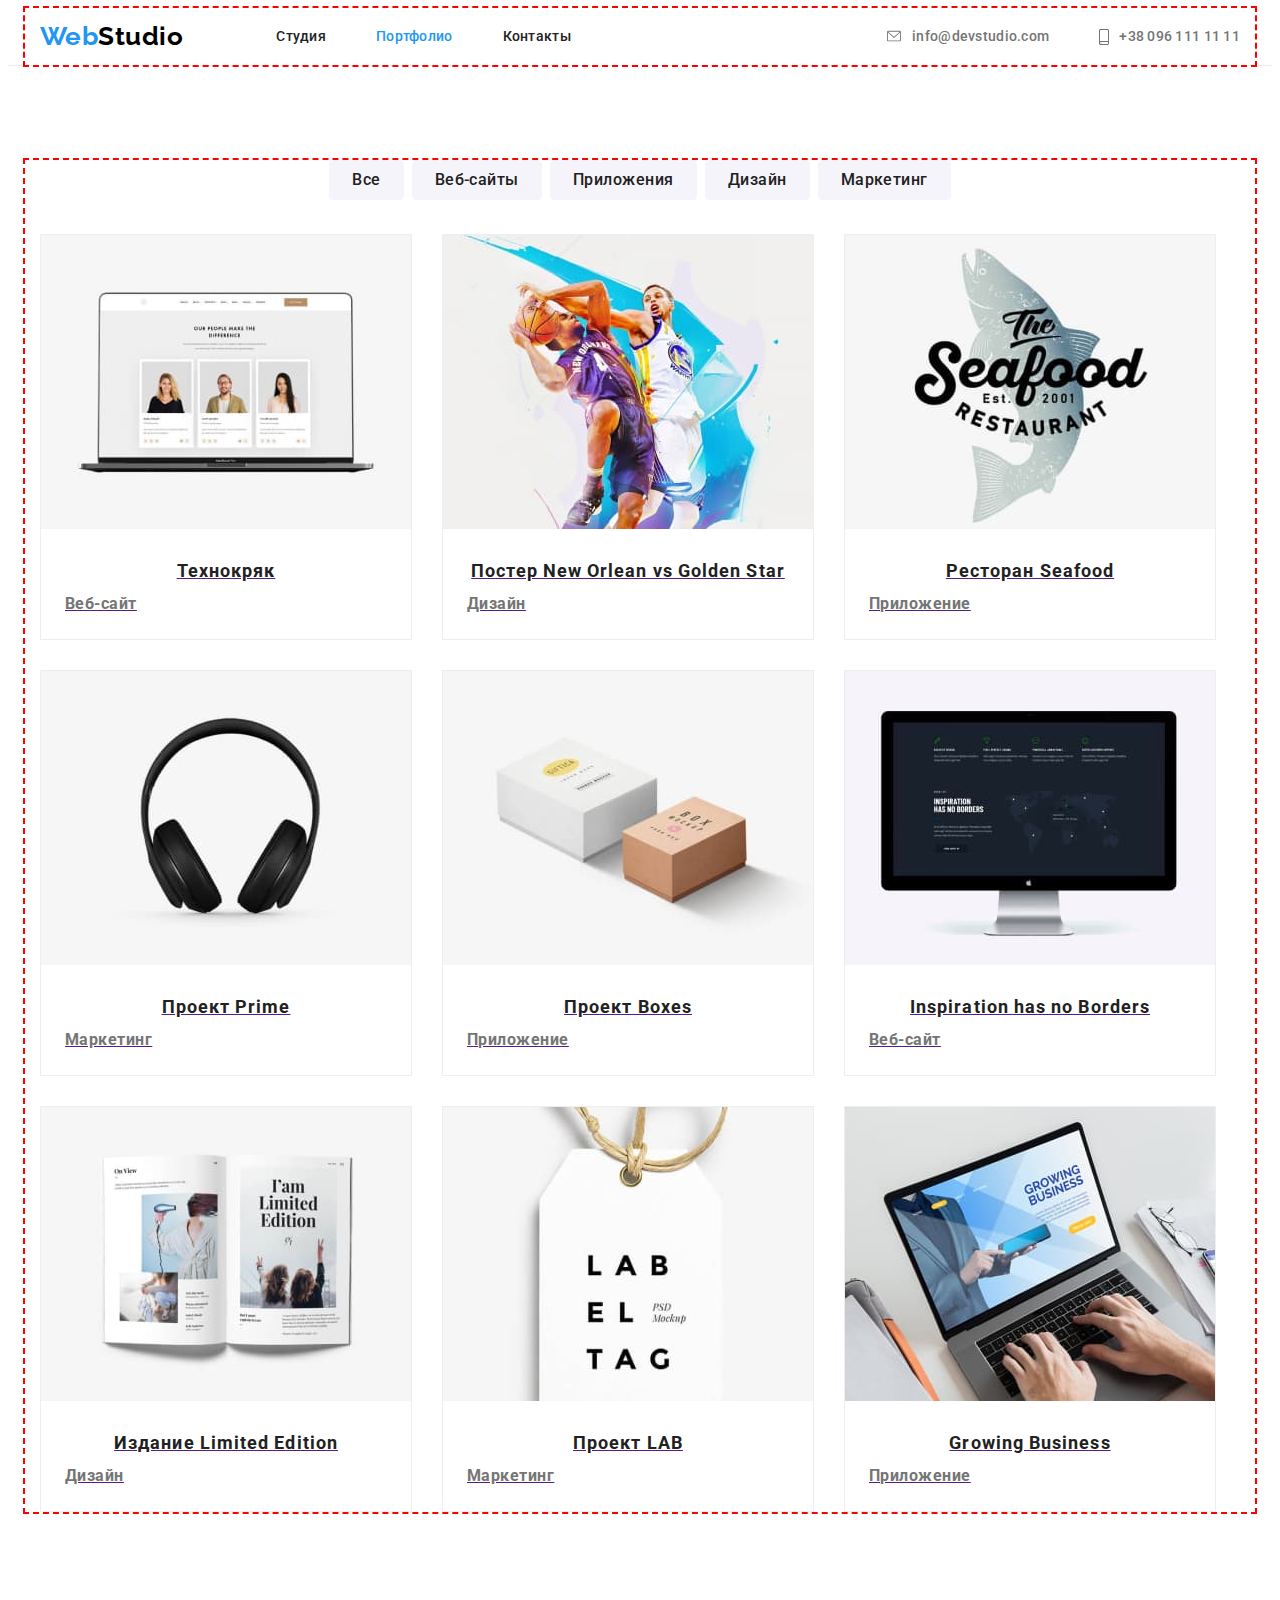
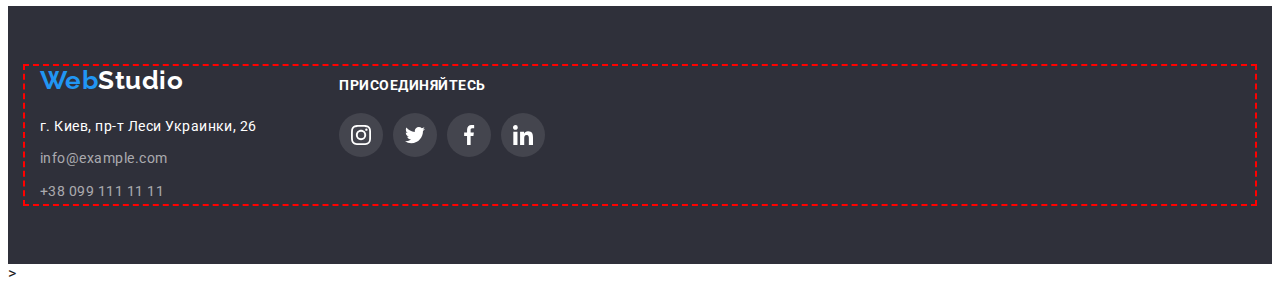
==== portfolio.html @ f5e19261 "Копирует прошлую ДЗ" ====
<!DOCTYPE html>
<html lang="en">
  <head>
    <meta charset="UTF-8" />
    <meta http-equiv="X-UA-Compatible" content="IE=edge" />
    <meta name="viewport" content="width=device-width, initial-scale=1.0" />
    <title>Document</title>
    <link rel="preconnect" href="https://fonts.googleapis.com" />
    <link rel="preconnect" href="https://fonts.gstatic.com" crossorigin />
    <link
      href="https://fonts.googleapis.com/css2?family=Raleway:wght@700&family=Roboto:wght@400;500;700;900&display=swap"
      rel="stylesheet"
    />
    <link
      rel="stylesheet"
      href="https://cdnjs.cloudflare.com/ajax/libs/modern-normalize/1.1.0/modern-normalize.min.css"
      integrity="sha512-wpPYUAdjBVSE4KJnH1VR1HeZfpl1ub8YT/NKx4PuQ5NmX2tKuGu6U/JRp5y+Y8XG2tV+wKQpNHVUX03MfMFn9Q=="
      crossorigin="anonymous"
      referrerpolicy="no-referrer"
    />
    <link rel="stylesheet" href="./css/style.css" />
  </head>
  <body>
    <!--Шапка сайта с меню и контактами-->
    <header class="section-header">
      <div class="container container-header">
        <!--Меню-->
        <nav class="nav">
          <a href="" class="logo padding-list"> <span class="accent-logo">Web</span>Studio </a>

          <ul class="menu padding-list">
            <li class="item"><a href="./index.html" class="link">Студия</a></li>
            <li class="item"><a href="./portfolio.html" class="link carrent">Портфолио</a></li>
            <li class="item"><a href="" class="link">Контакты</a></li>
          </ul>
        </nav>

        <!--Контакты-->
        <ul class="contacts">
          <li class="item">
            <a href="mailto:info@devstudio.com" class="contacts-company">
              <svg width="16" height="14" style="margin-right: 10px" class="icon-mail">
                <use href="./images/symbol-defs.svg#mail" width="16px" height="14px"></use>
              </svg>
              info@devstudio.com
            </a>
          </li>
          <li class="item">
            <a href="tel:+380961111111" class="contacts-company">
              <svg width="10" height="16" style="margin-right: 10px" class="icon-tell">
                <use href="./images/symbol-defs.svg#tell" width="10px" height="16px"></use>
              </svg>
              +38 096 111 11 11
            </a>
          </li>
        </ul>
      </div>
    </header>
    <!-- Тело сайта -->
    <main>
      <section class="mine-portfolio">
        <div class="container">
          <h1 class="text-delete">Портфолио</h1>
          <!-- Фильтр -->
          <ul class="filter padding-list">
            <li class="filter-button"><button type="button" class="filter-menu">Все</button></li>
            <li class="filter-button">
              <button type="button" class="filter-menu">Веб-сайты</button>
            </li>
            <li class="filter-button">
              <button type="button" class="filter-menu">Приложения</button>
            </li>
            <li class="filter-button"><button type="button" class="filter-menu">Дизайн</button></li>
            <li class="filter-button">
              <button type="button" class="filter-menu">Маркетинг</button>
            </li>
          </ul>
          <!-- Проэкты -->
          <ul class="project-list padding-list">
            <li class="project-container">
              <a href="">
                <img
                  src="./images/technocrack.jpg"
                  alt="Технокряк"
                  width="370"
                  class="img-portfolio"
                />
                <div class="class-project">
                  <h2 class="name-project">Технокряк</h2>
                  <h3 class="product">Веб-сайт</h3>
                </div>
              </a>
            </li>

            <li class="project-container">
              <a href="">
                <img
                  src="./images/posternewоrlean.jpg"
                  alt="Постер New Orlean vs Golden Star"
                  width="370"
                  class="img-portfolio"
                />
                <div class="class-project">
                  <h2 class="name-project">Постер New Orlean vs Golden Star</h2>
                  <h3 class="product">Дизайн</h3>
                </div>
              </a>
            </li>

            <li class="project-container">
              <a href="">
                <img
                  src="./images/restaurantseafood.jpg"
                  alt="Ресторан Seafood"
                  width="370"
                  class="img-portfolio"
                />
                <div class="class-project">
                  <h2 class="name-project">Ресторан Seafood</h2>
                  <h3 class="product">Приложение</h3>
                </div>
              </a>
            </li>

            <li class="project-container">
              <a href="">
                <img
                  src="./images/primeproject.jpg"
                  alt="Проект Prime"
                  width="370"
                  class="img-portfolio"
                />
                <div class="class-project">
                  <h2 class="name-project">Проект Prime</h2>
                  <h3 class="product">Маркетинг</h3>
                </div>
              </a>
            </li>

            <li class="project-container">
              <a href="">
                <img
                  src="./images/projectboxes.jpg"
                  alt="Проект Boxes"
                  width="370"
                  class="img-portfolio"
                />
                <div class="class-project">
                  <h2 class="name-project">Проект Boxes</h2>
                  <h3 class="product">Приложение</h3>
                </div>
              </a>
            </li>

            <li class="project-container">
              <a href="">
                <img
                  src="./images/inspiration.jpg"
                  alt="Inspiration has no Borders"
                  width="370"
                  class="img-portfolio"
                />
                <div class="class-project">
                  <h2 class="name-project">Inspiration has no Borders</h2>
                  <h3 class="product">Веб-сайт</h3>
                </div>
              </a>
            </li>

            <li class="project-container">
              <a href="">
                <img
                  src="./images/limitededition.jpg"
                  alt="Издание Limited Edition"
                  width="370"
                  class="img-portfolio"
                />
                <div class="class-project">
                  <h2 class="name-project">Издание Limited Edition</h2>
                  <h3 class="product">Дизайн</h3>
                </div>
              </a>
            </li>

            <li class="project-container">
              <a href="">
                <img
                  src="./images/projectlab.jpg"
                  alt="Проект LAB"
                  width="370"
                  class="img-portfolio"
                />
                <div class="class-project">
                  <h2 class="name-project">Проект LAB</h2>
                  <h3 class="product">Маркетинг</h3>
                </div>
              </a>
            </li>

            <li class="project-container">
              <a href="">
                <img
                  src="./images/growingbusiness.jpg"
                  alt="Growing Business"
                  width="370"
                  class="img-portfolio"
                />
                <div class="class-project">
                  <h2 class="name-project">Growing Business</h2>
                  <h3 class="product">Приложение</h3>
                </div>
              </a>
            </li>
          </ul>
        </div>
      </section>
    </main>

    <!-- Подвал сайта -->
    <footer class="section-footer">
      <div class="container fotter-block">
        <div>
          <a href="" class="logo color-footer"> <span class="accent-logo">Web</span>Studio </a>
          <address class="">
            <p class="locatyon">г. Киев, пр-т Леси Украинки, 26</p>
            <a href="mailto:info@example.com" class="contact-in-footer mail">info@example.com</a>
            <a href="tel:+380991111111" class="contact-in-footer">+38 099 111 11 11</a>
          </address>
        </div>
        <div class="social-media-footer">
          <h2 class="titel-footer">присоединяйтесь</h2>
          <ul class="social-network-footer padding-list">
            <li class="social-network-list-footer">
              <a href="" aria-label="Instagram">
                <svg width="20" height="20" class="icon-footer">
                  <use href="./images/symbol-defs.svg#instagram" width="20" height="20"></use>
                </svg>
              </a>
            </li>
            <li class="social-network-list-footer">
              <a href="" aria-label="Twitter">
                <svg width="20" height="20" class="icon-footer">
                  <use href="./images/symbol-defs.svg#twitter" width="20" height="20"></use>
                </svg>
              </a>
            </li>
            <li class="social-network-list-footer">
              <a href="" aria-label="Facebook">
                <svg width="20" height="20" class="icon-footer">
                  <use href="./images/symbol-defs.svg#facebook" width="20" height="20"></use>
                </svg>
              </a>
            </li>
            <li class="social-network-list-footer">
              <a href="" aria-label="Linkedin">
                <svg width="20" height="20" class="icon-footer">
                  <use href="./images/symbol-defs.svg#linkedin" width="20" height="20"></use>
                </svg>
              </a>
            </li>
          </ul>
        </div>
      </div>
    </footer>
    >
  </body>
</html>
---- css/style.css ----
/* Цвет основного текста #212121
цвет вторичного текста #757575
белый цвет #FFFFFF
цвет лого #000000
Акцент  #2196F3
 цвет контактов rgba(255, 255, 255, 0.6)
 фон цвета фильтра #F5F4FA
 цвет рамок и иконок #AFB1B8*/

:root {
  --primary-text-color: #212121;
  --secondary-text-color: #757575;
  --color-white-text: #ffffff;
  --logo-color: #000000;
  --accent-color: #2196f3;
  --font-color-filter: #f5f4fa;
  --contact-in-footer: rgba(255, 255, 255, 0.6);
  --icon-border: #afb1b8;
}

/* Главная старинца "Студия" */
/* Тело сайта */
body {
  background-color: var(--color-white-text);
  color: var(--primary-text-color);

  font-family: 'Roboto', sans-serif;
  letter-spacing: 0.03em;
}

h2 {
  font-weight: 700;
  font-size: 36px;
  line-height: 1.2;
  text-align: center;
}

h1,
h2,
h3,
h4,
h5,
h6,
ul,
li,
p {
  margin-top: 0;
  margin-bottom: 0;
}

.container {
  width: 1200px;
  margin: 0px auto;
  padding-right: 15px;
  padding-left: 15px;
  outline: 2px dashed red;
}

.text-delete {
  position: absolute;
  width: 1px;
  height: 1px;
  margin: -1px;
  border: 0;
  padding: 0;
  white-space: nowrap;
  clip-path: inset(100%);
  clip: rect(0 0 0 0);
  overflow: hidden;
}

/* сброс отсутпов и точек в списках */
.padding-list {
  padding-left: 0;
  list-style-type: none;
}

/* Шапка сайта */
/* Логотип */
.section-header {
  border-bottom: 1px solid #ececec;
}

.container-header {
  display: flex;
  align-items: center;
  justify-content: space-between;
}

.container .nav {
  display: flex;
  align-items: center;
}

.logo {
  margin-right: 93px;

  color: var(--logo-color);

  font-family: 'Raleway', sans-serif;
  font-weight: 700;
  font-size: 26px;
  line-height: 1.1;
  text-decoration: none;
}

.logo.color-f {
  color: var(--color-white-text);
}

.logo .accent-logo {
  color: var(--accent-color);
}

/* Меню */
.container .menu,
.container .contacts {
  display: flex;

  font-weight: 500;
  font-size: 14px;
  line-height: 1.1;
  letter-spacing: 0.02em;

  list-style-type: none;
}

.menu .item:not(:last-child),
.contacts .item:not(:last-child) {
  margin-right: 50px;
}

.menu .link {
  display: block;
  padding-top: 21px;
  padding-bottom: 21px;

  color: var(--primary-text-color);
  text-decoration: none;
}

.menu .link:hover,
.menu .link:focus {
  color: var(--accent-color);
}

.menu .link.carrent {
  color: var(--accent-color);
}

/* Контакты */

.contacts .contacts-company {
  color: var(--secondary-text-color);
  display: flex;
  align-items: center;
  text-decoration: none;
}

.icon-mail,
.icon-tell {
  fill: currentColor;
}

.contacts .contacts-company:hover,
.contacts .contacts-company:focus,
.contact-in-footer:hover,
.contact-in-footer:focus {
  color: var(--accent-color);
}

/* Тело главной страницы */
/* Превью с заголовком */
.primery {
  max-width: 1600px;
  height: 600px;
  margin-bottom: 94px;
  margin-left: auto;
  margin-right: auto;
  padding: 200px 0;

  background-image: linear-gradient(rgba(47, 48, 58, 0.4), rgba(47, 48, 58, 0.4)),
    url(../images/bgi-header.jpg);
  background-repeat: no-repeat;
  background-position: center;
  background-size: cover;
  background-color: #2f303a;
}

.primery .primery-text {
  margin-bottom: 30px;

  color: var(--color-white-text);

  font-weight: 900;
  font-size: 44px;
  line-height: 1.4;
  text-align: center;
  letter-spacing: 0.06em;
  text-transform: uppercase;
  text-align: center;
}

.primery-text .slogan {
  display: block;
}

.primery .order-service {
  margin-left: auto;
  margin-right: auto;
  padding: 10px 32px;
  border: 1px solid var(--accent-color);
  border-radius: 4px;

  color: var(--color-white-text);
  background-color: var(--accent-color);

  font-weight: 700;
  font-size: 16px;
  line-height: 1.9;
  display: flex;
  align-items: center;
  text-align: center;
  letter-spacing: 0.06em;

  cursor: pointer;
}

.primery .order-service:hover,
.primery .order-service:focus {
  background: #188ce8;
}

/* Особенности */
/* Скрывает заголовок которого нету в макете */
.faeture-container-icon {
  width: 270px;
  height: 120px;
  margin-bottom: 30px;
  padding: 25px 100px;

  background-color: var(--font-color-filter);
}

.feature {
  margin-bottom: 94px;
}

.container .feature-list {
  display: flex;
}

.feature-items .feature-title {
  margin-bottom: 10px;

  font-weight: 700;
  font-size: 14px;
  line-height: 1.1;
  text-transform: uppercase;
}

.feature-list .feature-text {
  color: var(--secondary-text-color);

  font-size: 14px;
  line-height: 1.7;
}

.feature-list .feature-items {
  width: 270px;
}

.feature-list .feature-items:not(:last-child) {
  margin-right: 30px;
}

/* Предоставляемые услуги */
.services {
  margin-bottom: 94px;
}

.services-title {
  margin-bottom: 50px;
}

.container .container-services {
  display: flex;
}

.container-services .services-img:not(:last-child) {
  margin-right: 30px;
}

/* Наша команда */
.team {
  padding: 94px 0px;
  margin-bottom: 94px;

  background-color: var(--font-color-filter);
}

.container .team-title {
  margin-bottom: 50px;
}

.team-list .container-team {
  width: 270px;
  padding-bottom: 30px;

  background-color: var(--color-white-text);
}

.container .team-list {
  display: flex;
}

.team-list .team-item {
  box-shadow: 0px 1px 3px rgba(0, 0, 0, 0.12), 0px 1px 1px rgba(0, 0, 0, 0.14),
    0px 2px 1px rgba(0, 0, 0, 0.2);
  border-radius: 0px 0px 4px 4px;
}

.team-list .team-item:not(:last-child) {
  margin-right: 30px;
}

.container-team .photo-team {
  margin-bottom: 30px;
}

.container-team .team-name {
  margin-bottom: 10px;

  font-weight: 500;
  font-size: 16px;
  line-height: 1.2;

  text-align: center;
}

.team-list .profesion {
  margin-bottom: 16px;

  color: var(--secondary-text-color);

  font-size: 16px;
  line-height: 1.2;
  text-align: center;
}

.social-network-list {
  display: flex;
  width: 206px;
  margin-right: 32px;
  margin-left: 32px;
  justify-content: space-between;
}

.social-network {
  display: flex;
  justify-content: center;
  align-items: center;
  width: 44px;
  height: 44px;
  border: none;
  border-radius: 50%;
}

.social-network:hover,
.social-network:focus,
.social-network:hover .icon-team,
.social-network:focus .icon-team {
  background-color: var(--accent-color);
  fill: var(--color-white-text);
}

.icon-team {
  fill: var(--icon-border);
}

/* Постонянные клиенты */
.clients {
  margin-bottom: 94px;
}

.clients .clients-title {
  margin-bottom: 50px;
}

.clients .clients-list {
  display: flex;
}

.clients-list .clients-item {
  width: 170px;
  height: 92px;
  padding: 16px 32px;

  border: 1px solid var(--icon-border);
  border-radius: 4px;
}

.clients-list .clients-item:not(:last-child) {
  margin-right: 30px;
}

.clients-list .clients-item:hover,
.clients-list .clients-item:focus,
.clients-list .clients-item:hover .icon-clients,
.clients-list .clients-item:focus .icon-clients {
  border-color: var(--accent-color);
  fill: var(--accent-color);
}

.clients-item .client-logo-container {
  display: flex;
  width: 106px;
  height: 60px;

  justify-content: center;
  align-items: center;
}

.icon-clients {
  display: flex;
  align-items: center;
  justify-content: center;
  fill: rgba(175, 177, 184, 1);
}

/* Футер */
/* Фон временный, что было видно текст */
.fotter-block {
  display: flex;
}

.section-footer {
  padding: 60px 0px;

  background-color: #2f303a;
}

.container .color-footer {
  display: inline-block;
  margin-bottom: 20px;
  margin-right: 0;

  color: var(--color-white-text);
  margin-right: 156px;
}

.locatyon {
  margin-bottom: 9px;
  color: var(--color-white-text);

  font-style: normal;
  font-size: 14px;
  line-height: 1.7;
}

/* Контакты в подвале */
.contact-in-footer {
  display: block;
  color: var(--contact-in-footer);
  text-decoration: none;
  font-style: normal;
  font-size: 14px;
  line-height: 1.7;
}

/* Соцсети в подвале */
.social-media-footer {
  display: flex;
  flex-direction: column;
  padding-top: 12px;
}

.titel-footer {
  margin-bottom: 20px;

  font-size: 14px;
  line-height: 1.1;
  text-transform: uppercase;
  color: var(--color-white-text);
  text-align: left;
}

.social-network-footer {
  display: flex;
  width: 206px;
  margin-right: 32px;
  margin-left: 0;
  justify-content: space-between;
}

.social-network-list-footer {
  display: flex;
  justify-content: center;
  align-items: center;

  width: 44px;
  height: 44px;
  border: none;
  border-radius: 50%;

  background-color: rgba(255, 255, 255, 0.1);
}

.social-network-list-footer:hover,
.social-network-list-footer:focus,
.social-network-list-footer:hover .icon-team,
.social-network-list-footerfocus .icon-team {
  background-color: var(--accent-color);
  fill: var(--color-white-text);
}

.icon-footer {
  display: flex;
  align-items: center;
  justify-content: center;
  fill: var(--color-white-text);
}

.contact-in-footer.mail {
  margin-bottom: 9px;
}

/* Стилизация Портфолио */
/* Тело сайта */
/* Фильтр */
.mine-portfolio {
  margin: 94px 0;
}

.filter {
  display: flex;
  justify-content: center;
  margin-bottom: 34px;

  font-weight: 500;
  font-size: 16px;
  line-height: 1.6;
  text-align: center;
}

.filter .filter-button:not(:last-child) {
  margin-right: 8px;
}

.filter-button .filter-menu {
  padding: 6px 22px;

  font-weight: 500;
  font-size: 16px;
  line-height: 1.6;
  text-align: center;
  cursor: pointer;
  font-family: 'Roboto', sans-serif;
  letter-spacing: 0.03em;

  color: var(--primary-text-color);
  background-color: var(--font-color-filter);

  border: 1px solid var(--font-color-filter);
  border-radius: 4px;
}

.filter-button .filter-menu:hover,
.filter-button .felter-menu:focus {
  color: var(--color-white-text);
  background-color: var(--accent-color);

  box-shadow: 0px 3px 1px rgba(0, 0, 0, 10%), 0px 1px 2px rgba(0, 0, 0, 8%),
    0px 2px 2px rgba(0, 0, 0, 12%);

  cursor: pointer;

  border: 1px solid var(--accent-color);
  border-radius: 4px;
}

/* Список проэктов */
.container .project-list {
  display: flex;
  flex-wrap: wrap;
}

.project-container {
  height: 404px;
  width: 370px;

  border: 1px solid #eeeeee;
}

.project-list .project-container:not(:nth-child(3n)) {
  margin-right: 30px;
}

.project-list .project-container:not(:nth-last-child(-n + 3)) {
  margin-bottom: 30px;
}

.project-list .project-container:hover,
.project-list .project-container:focus {
  box-shadow: 1px 4px 6px rgba(0, 0, 0, 16%), 0px 0px 4px rgba(0, 0, 0, 6%);
}

.img-portfolio {
  margin-bottom: 20px;
}

.class-project {
  height: 70px;

  display: flex;
  flex-direction: column;
  align-content: space-between;
  margin: 0 24px;
}

.project-list .name-project {
  color: var(--primary-text-color);

  font-weight: 700;
  font-size: 18px;
  line-height: 2;
  letter-spacing: 0.06em;
}

.project-list .product {
  color: var(--secondary-text-color);

  font-size: 16px;
  line-height: 1.9;
}
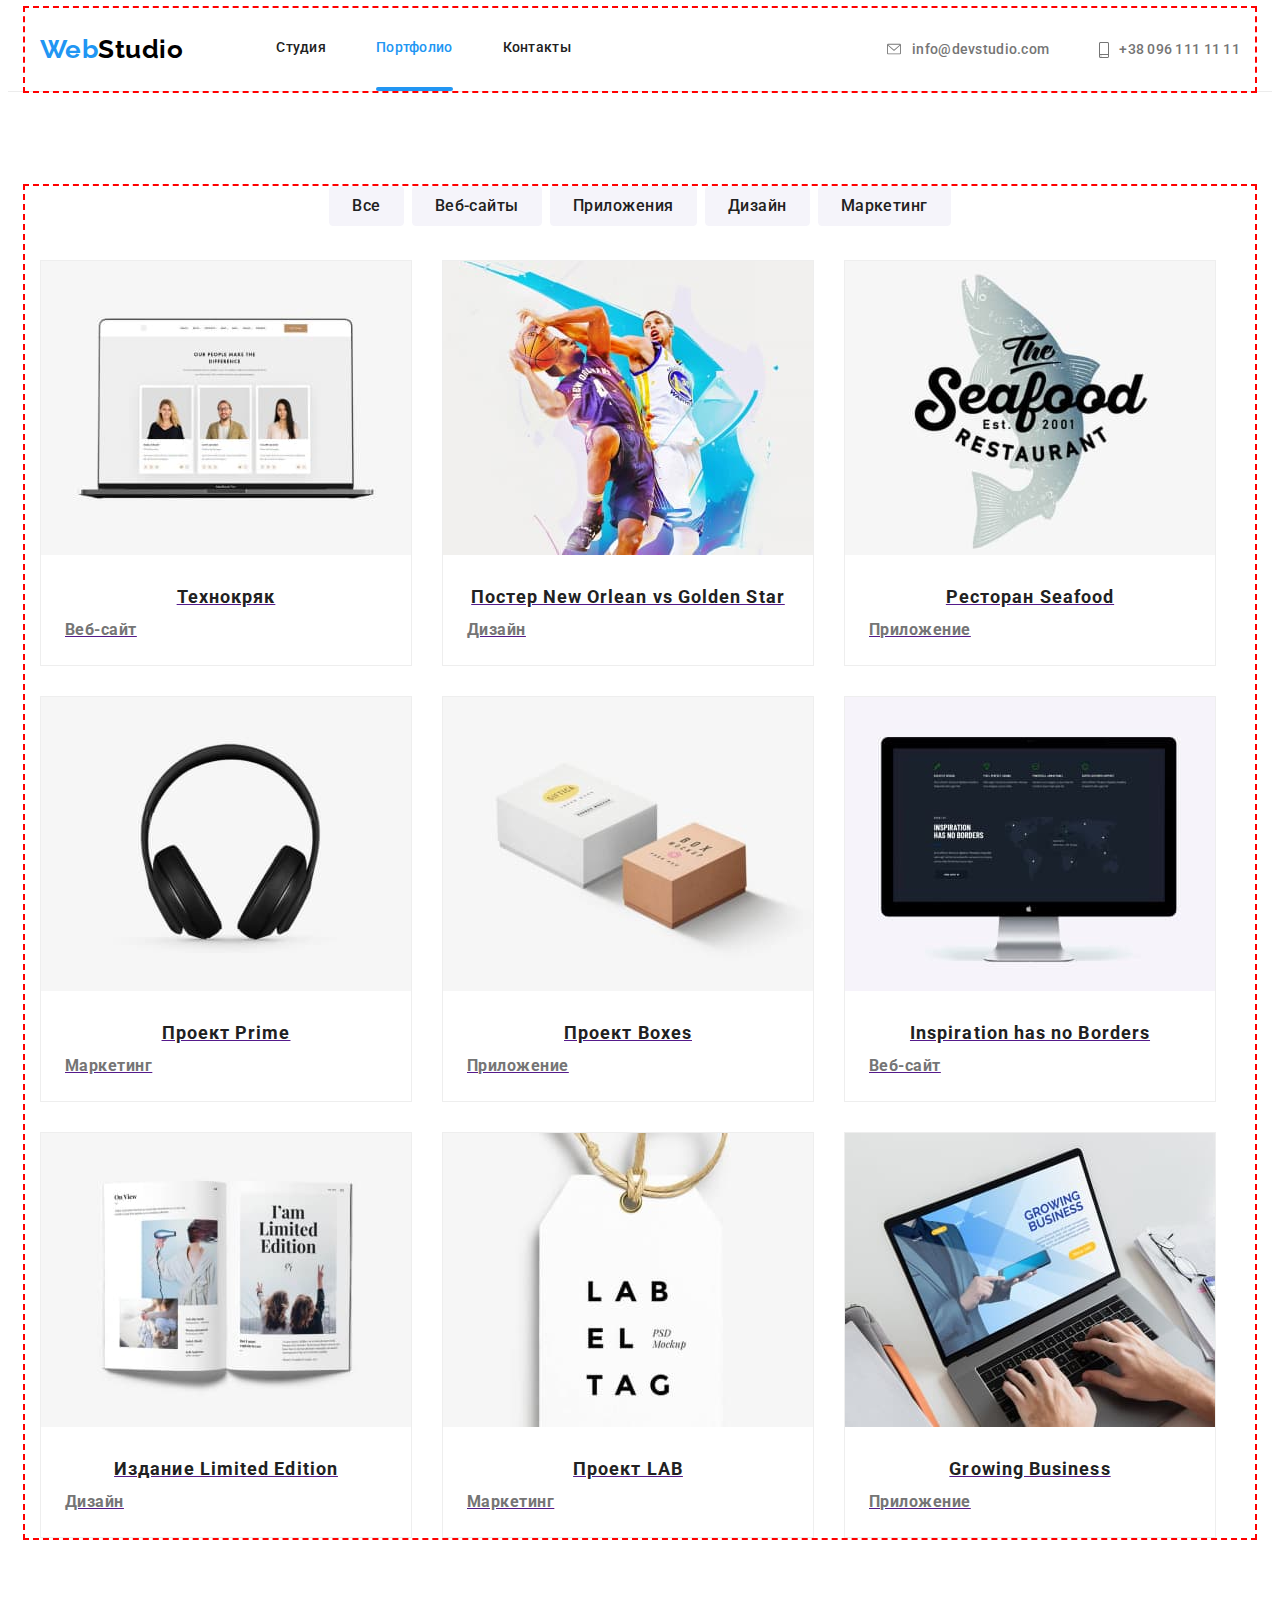
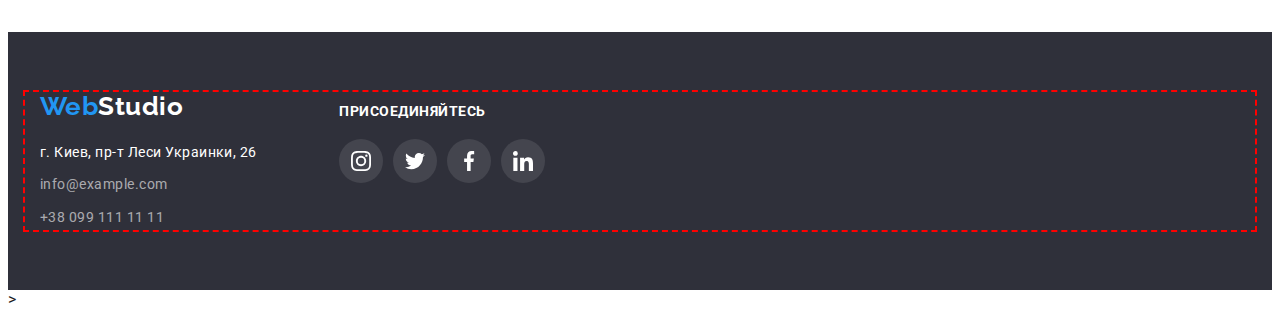
==== commit 8c5bc887: "Добавляет подписи к картинкам Услуги на главной и подчеркивание выбранной страницы" ====
--- a/portfolio.html
+++ b/portfolio.html
@@ -30,7 +30,9 @@
 
           <ul class="menu padding-list">
             <li class="item"><a href="./index.html" class="link">Студия</a></li>
-            <li class="item"><a href="./portfolio.html" class="link carrent">Портфолио</a></li>
+            <li class="item carrent">
+              <a href="./portfolio.html" class="link carrent">Портфолио</a>
+            </li>
             <li class="item"><a href="" class="link">Контакты</a></li>
           </ul>
         </nav>
--- a/css/style.css
+++ b/css/style.css
@@ -16,6 +16,7 @@
   --font-color-filter: #f5f4fa;
   --contact-in-footer: rgba(255, 255, 255, 0.6);
   --icon-border: #afb1b8;
+  --topline-size: 80px;
 }
 
 /* Главная старинца "Студия" */
@@ -85,6 +86,7 @@
   display: flex;
   align-items: center;
   justify-content: space-between;
+  min-height: 80px;
 }
 
 .container .nav {
@@ -132,8 +134,8 @@
 
 .menu .link {
   display: block;
-  padding-top: 21px;
-  padding-bottom: 21px;
+  padding-top: 32px;
+  padding-bottom: 32px;
 
   color: var(--primary-text-color);
   text-decoration: none;
@@ -146,6 +148,19 @@
 
 .menu .link.carrent {
   color: var(--accent-color);
+}
+
+.item.carrent::after {
+  content: '';
+  display: block;
+  width: 100%;
+  height: 4px;
+  position: relative;
+  bottom: 0;
+  left: 0;
+  border-radius: 2px;
+
+  background: #2196f3;
 }
 
 /* Контакты */
@@ -285,10 +300,35 @@
 
 .container .container-services {
   display: flex;
+  line-height: 0;
 }
 
 .container-services .services-img:not(:last-child) {
   margin-right: 30px;
+}
+
+.container-services .services-img {
+  position: relative;
+}
+
+.services-img .labl-services {
+  display: flex;
+  align-items: center;
+  justify-content: center;
+  position: absolute;
+  width: 100%;
+  height: 70px;
+  left: 50%;
+  bottom: 0;
+  transform: translate(-50%, 0);
+
+  font-weight: 700;
+  font-size: 14px;
+  line-height: 1.1;
+  text-transform: uppercase;
+
+  color: var(--color-white-text);
+  background: rgba(47, 48, 58, 0.8);
 }
 
 /* Наша команда */
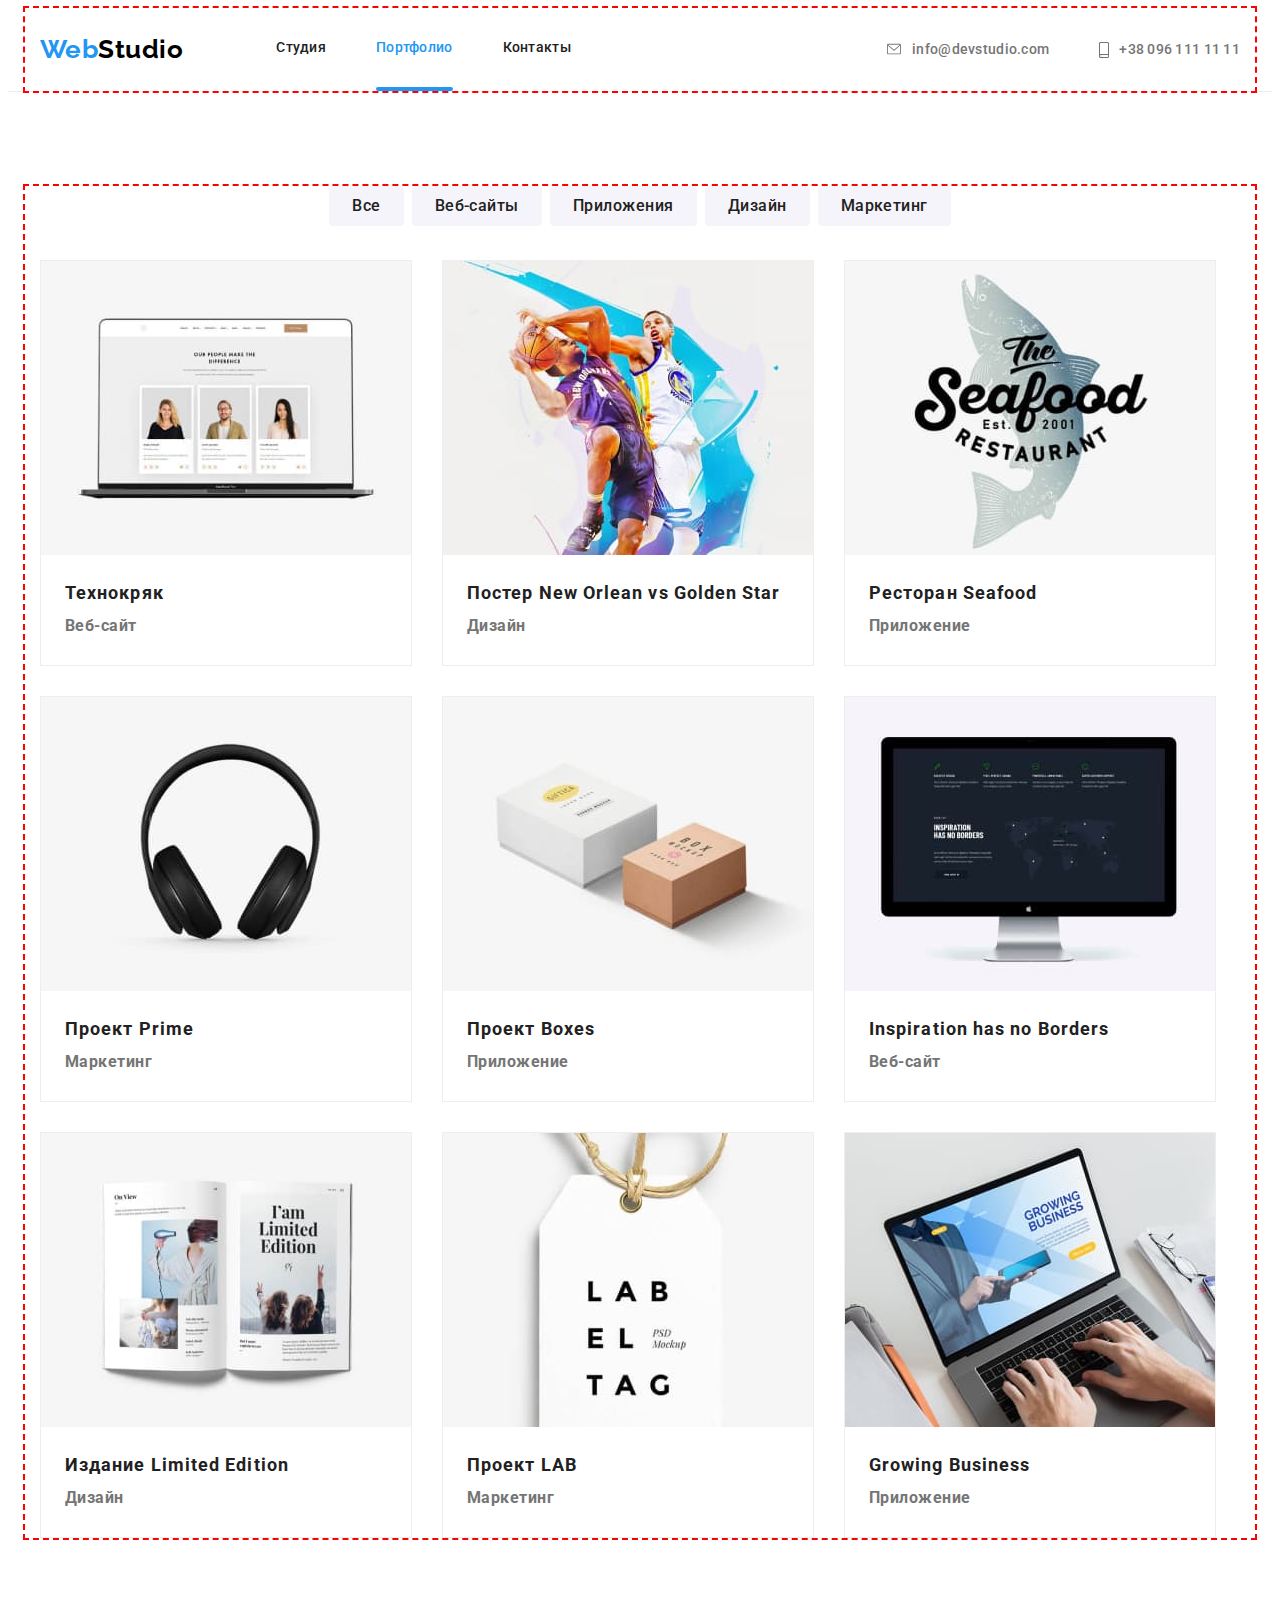
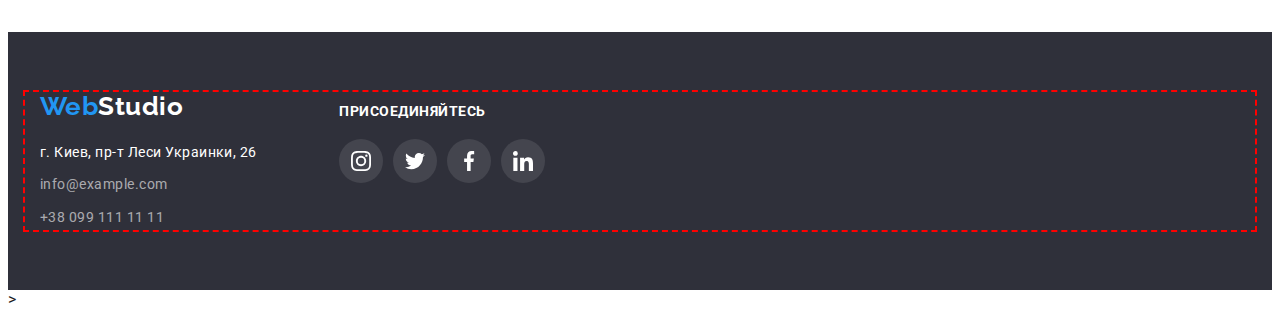
==== commit e121f54d: "Добавляет текс поверх картинки в портфолио" ====
--- a/portfolio.html
+++ b/portfolio.html
@@ -80,13 +80,20 @@
           <!-- Проэкты -->
           <ul class="project-list padding-list">
             <li class="project-container">
-              <a href="">
-                <img
-                  src="./images/technocrack.jpg"
-                  alt="Технокряк"
-                  width="370"
-                  class="img-portfolio"
-                />
+              <a href="" class="project-linck">
+                <div class="project-thumb">
+                  <img
+                    src="./images/technocrack.jpg"
+                    alt="Технокряк"
+                    width="370"
+                    class="img-portfolio"
+                  />
+                  <p class="text-description">
+                    Ресурс предлагает комплексные предложения с разным уровнем функционала и
+                    сервисов. Все это позволит посетителю получить исчерпывающие сведения компании
+                    или частном лице.
+                  </p>
+                </div>
                 <div class="class-project">
                   <h2 class="name-project">Технокряк</h2>
                   <h3 class="product">Веб-сайт</h3>
@@ -95,13 +102,21 @@
             </li>
 
             <li class="project-container">
-              <a href="">
-                <img
-                  src="./images/posternewоrlean.jpg"
-                  alt="Постер New Orlean vs Golden Star"
-                  width="370"
-                  class="img-portfolio"
-                />
+              <a href="" class="project-linck">
+                <div class="project-thumb">
+                  <img
+                    src="./images/posternewоrlean.jpg"
+                    alt="Постер New Orlean vs Golden Star"
+                    width="370"
+                    class="img-portfolio"
+                  />
+                  <p class="text-description">
+                    Ресурс предлагает комплексные предложения с разным уровнем функционала и
+                    сервисов. Все это позволит посетителю получить исчерпывающие сведения компании
+                    или частном лице.
+                  </p>
+                </div>
+
                 <div class="class-project">
                   <h2 class="name-project">Постер New Orlean vs Golden Star</h2>
                   <h3 class="product">Дизайн</h3>
@@ -110,13 +125,21 @@
             </li>
 
             <li class="project-container">
-              <a href="">
-                <img
-                  src="./images/restaurantseafood.jpg"
-                  alt="Ресторан Seafood"
-                  width="370"
-                  class="img-portfolio"
-                />
+              <a href="" class="project-linck">
+                <div class="project-thumb">
+                  <img
+                    src="./images/restaurantseafood.jpg"
+                    alt="Ресторан Seafood"
+                    width="370"
+                    class="img-portfolio"
+                  />
+                  <p class="text-description">
+                    Ресурс предлагает комплексные предложения с разным уровнем функционала и
+                    сервисов. Все это позволит посетителю получить исчерпывающие сведения компании
+                    или частном лице.
+                  </p>
+                </div>
+
                 <div class="class-project">
                   <h2 class="name-project">Ресторан Seafood</h2>
                   <h3 class="product">Приложение</h3>
@@ -125,13 +148,21 @@
             </li>
 
             <li class="project-container">
-              <a href="">
-                <img
-                  src="./images/primeproject.jpg"
-                  alt="Проект Prime"
-                  width="370"
-                  class="img-portfolio"
-                />
+              <a href="" class="project-linck">
+                <div class="project-thumb">
+                  <img
+                    src="./images/primeproject.jpg"
+                    alt="Проект Prime"
+                    width="370"
+                    class="img-portfolio"
+                  />
+                  <p class="text-description">
+                    Ресурс предлагает комплексные предложения с разным уровнем функционала и
+                    сервисов. Все это позволит посетителю получить исчерпывающие сведения компании
+                    или частном лице.
+                  </p>
+                </div>
+
                 <div class="class-project">
                   <h2 class="name-project">Проект Prime</h2>
                   <h3 class="product">Маркетинг</h3>
@@ -140,13 +171,21 @@
             </li>
 
             <li class="project-container">
-              <a href="">
-                <img
-                  src="./images/projectboxes.jpg"
-                  alt="Проект Boxes"
-                  width="370"
-                  class="img-portfolio"
-                />
+              <a href="" class="project-linck">
+                <div class="project-thumb">
+                  <img
+                    src="./images/projectboxes.jpg"
+                    alt="Проект Boxes"
+                    width="370"
+                    class="img-portfolio"
+                  />
+                  <p class="text-description">
+                    Ресурс предлагает комплексные предложения с разным уровнем функционала и
+                    сервисов. Все это позволит посетителю получить исчерпывающие сведения компании
+                    или частном лице.
+                  </p>
+                </div>
+
                 <div class="class-project">
                   <h2 class="name-project">Проект Boxes</h2>
                   <h3 class="product">Приложение</h3>
@@ -155,13 +194,21 @@
             </li>
 
             <li class="project-container">
-              <a href="">
-                <img
-                  src="./images/inspiration.jpg"
-                  alt="Inspiration has no Borders"
-                  width="370"
-                  class="img-portfolio"
-                />
+              <a href="" class="project-linck">
+                <div class="project-thumb">
+                  <img
+                    src="./images/inspiration.jpg"
+                    alt="Inspiration has no Borders"
+                    width="370"
+                    class="img-portfolio"
+                  />
+                  <p class="text-description">
+                    Ресурс предлагает комплексные предложения с разным уровнем функционала и
+                    сервисов. Все это позволит посетителю получить исчерпывающие сведения компании
+                    или частном лице.
+                  </p>
+                </div>
+
                 <div class="class-project">
                   <h2 class="name-project">Inspiration has no Borders</h2>
                   <h3 class="product">Веб-сайт</h3>
@@ -170,13 +217,21 @@
             </li>
 
             <li class="project-container">
-              <a href="">
-                <img
-                  src="./images/limitededition.jpg"
-                  alt="Издание Limited Edition"
-                  width="370"
-                  class="img-portfolio"
-                />
+              <a href="" class="project-linck">
+                <div class="project-thumb">
+                  <img
+                    src="./images/limitededition.jpg"
+                    alt="Издание Limited Edition"
+                    width="370"
+                    class="img-portfolio"
+                  />
+                  <p class="text-description">
+                    Ресурс предлагает комплексные предложения с разным уровнем функционала и
+                    сервисов. Все это позволит посетителю получить исчерпывающие сведения компании
+                    или частном лице.
+                  </p>
+                </div>
+
                 <div class="class-project">
                   <h2 class="name-project">Издание Limited Edition</h2>
                   <h3 class="product">Дизайн</h3>
@@ -185,13 +240,21 @@
             </li>
 
             <li class="project-container">
-              <a href="">
-                <img
-                  src="./images/projectlab.jpg"
-                  alt="Проект LAB"
-                  width="370"
-                  class="img-portfolio"
-                />
+              <a href="" class="project-linck">
+                <div class="project-thumb">
+                  <img
+                    src="./images/projectlab.jpg"
+                    alt="Проект LAB"
+                    width="370"
+                    class="img-portfolio"
+                  />
+                  <p class="text-description">
+                    Ресурс предлагает комплексные предложения с разным уровнем функционала и
+                    сервисов. Все это позволит посетителю получить исчерпывающие сведения компании
+                    или частном лице.
+                  </p>
+                </div>
+
                 <div class="class-project">
                   <h2 class="name-project">Проект LAB</h2>
                   <h3 class="product">Маркетинг</h3>
@@ -200,13 +263,21 @@
             </li>
 
             <li class="project-container">
-              <a href="">
-                <img
-                  src="./images/growingbusiness.jpg"
-                  alt="Growing Business"
-                  width="370"
-                  class="img-portfolio"
-                />
+              <a href="" class="project-linck">
+                <div class="project-thumb">
+                  <img
+                    src="./images/growingbusiness.jpg"
+                    alt="Growing Business"
+                    width="370"
+                    class="img-portfolio"
+                  />
+                  <p class="text-description">
+                    Ресурс предлагает комплексные предложения с разным уровнем функционала и
+                    сервисов. Все это позволит посетителю получить исчерпывающие сведения компании
+                    или частном лице.
+                  </p>
+                </div>
+
                 <div class="class-project">
                   <h2 class="name-project">Growing Business</h2>
                   <h3 class="product">Приложение</h3>
--- a/css/style.css
+++ b/css/style.css
@@ -632,6 +632,26 @@
   border: 1px solid #eeeeee;
 }
 
+.project-linck {
+  text-decoration: none;
+}
+
+.project-thumb {
+  position: relative;
+  display: flex;
+  justify-content: center;
+  align-items: center;
+}
+
+.project-container:hover .project-thumb::before {
+  content: '';
+  position: absolute;
+  display: inline-block;
+  width: 100%;
+  height: 100%;
+  background: rgba(33, 150, 243, 0.9);
+}
+
 .project-list .project-container:not(:nth-child(3n)) {
   margin-right: 30px;
 }
@@ -645,8 +665,20 @@
   box-shadow: 1px 4px 6px rgba(0, 0, 0, 16%), 0px 0px 4px rgba(0, 0, 0, 6%);
 }
 
-.img-portfolio {
-  margin-bottom: 20px;
+.project-container:hover .text-description {
+  opacity: 1;
+}
+
+.text-description {
+  position: absolute;
+  padding: 0 24px;
+
+  font-weight: 400;
+  font-size: 18px;
+  line-height: 28px;
+  color: var(--color-white-text);
+
+  opacity: 0;
 }
 
 .class-project {
@@ -654,8 +686,7 @@
 
   display: flex;
   flex-direction: column;
-  align-content: space-between;
-  margin: 0 24px;
+  margin: 20px 24px;
 }
 
 .project-list .name-project {
@@ -665,6 +696,7 @@
   font-size: 18px;
   line-height: 2;
   letter-spacing: 0.06em;
+  text-align: left;
 }
 
 .project-list .product {
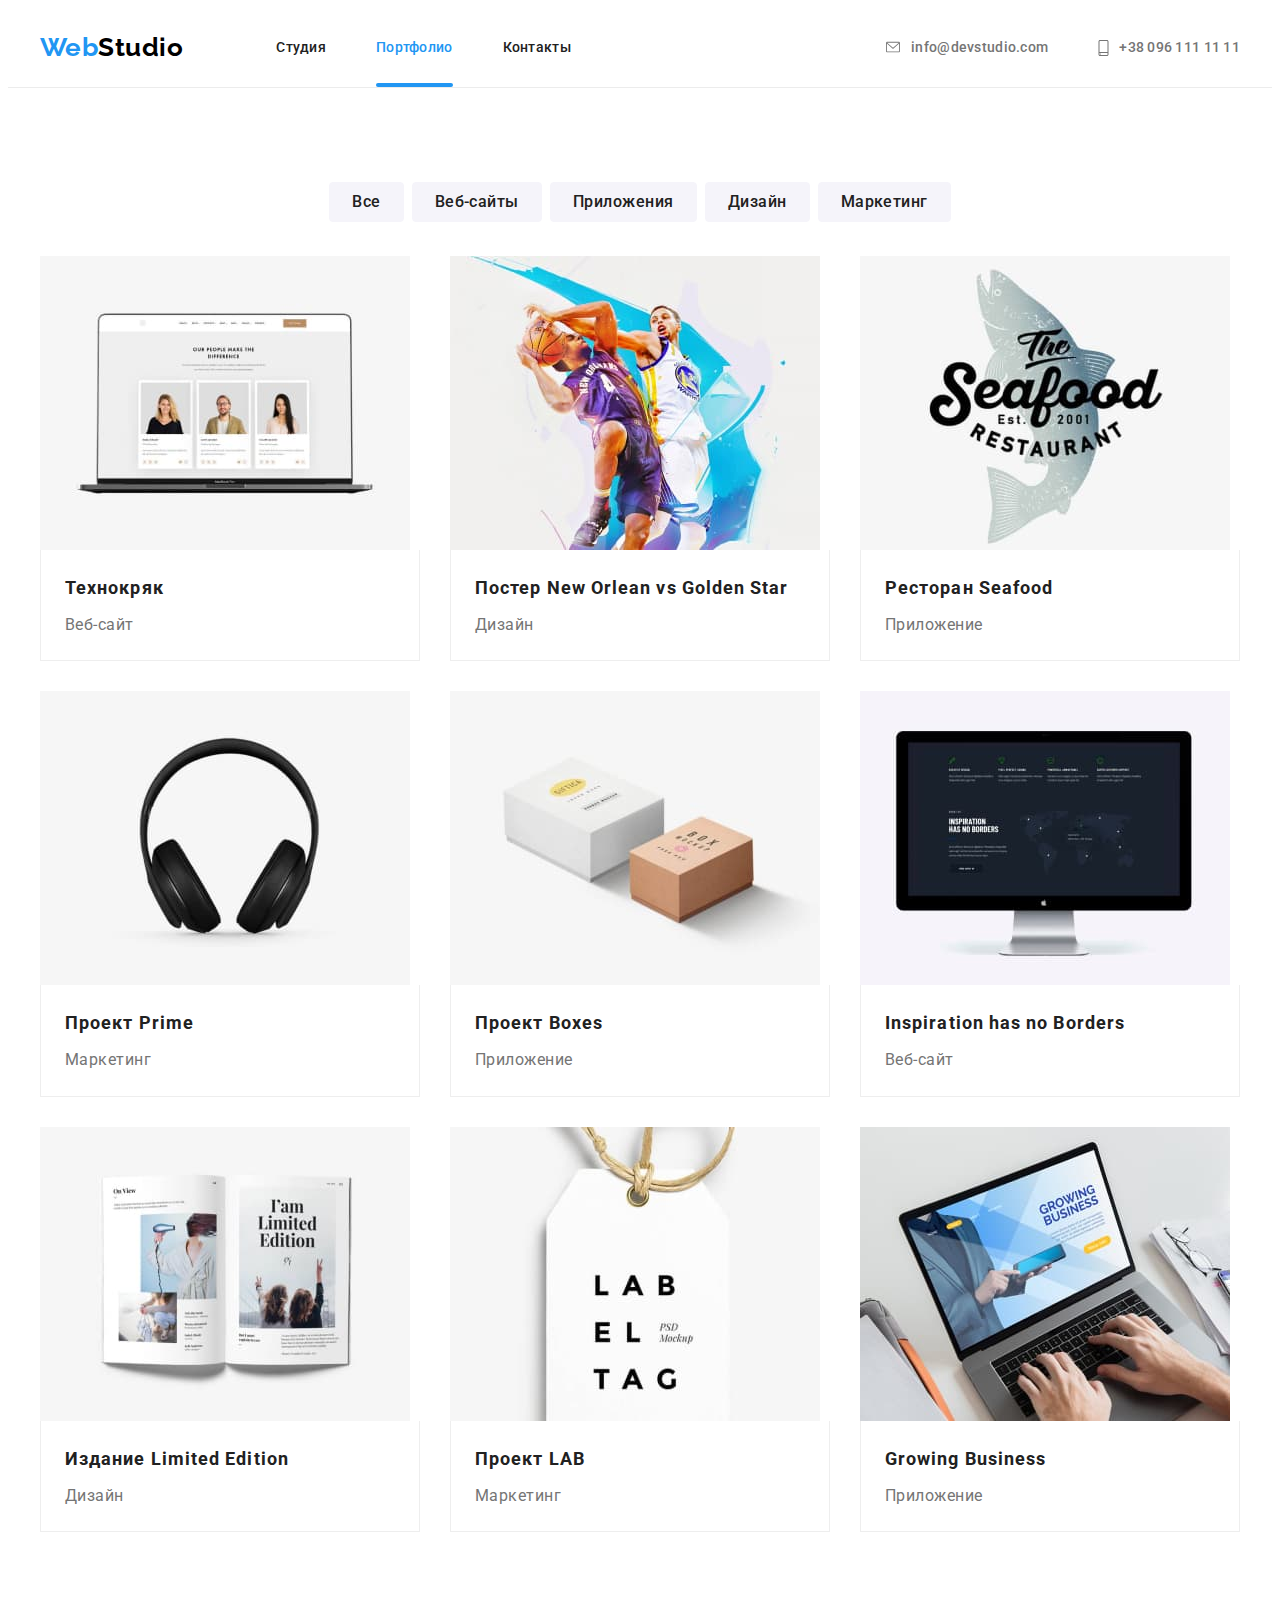
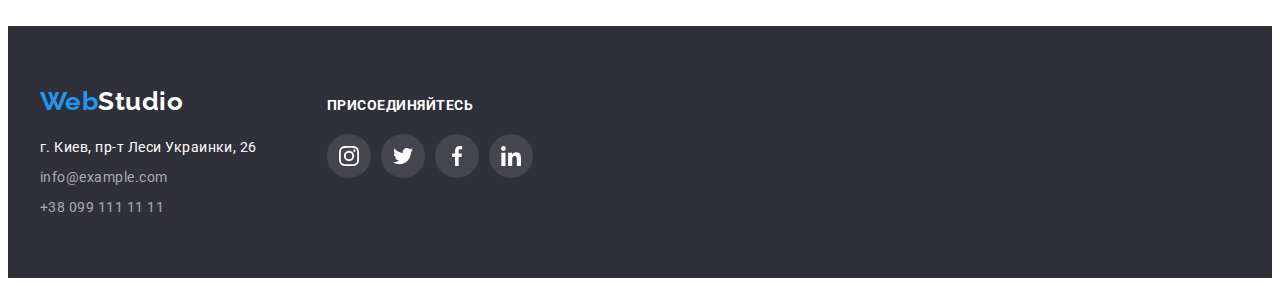
==== commit 0e13f7e3: "Исправляет ошибки с прошлого ДЗ и добавляет позиционированные элементы" ====
--- a/portfolio.html
+++ b/portfolio.html
@@ -30,9 +30,7 @@
 
           <ul class="menu padding-list">
             <li class="item"><a href="./index.html" class="link">Студия</a></li>
-            <li class="item carrent">
-              <a href="./portfolio.html" class="link carrent">Портфолио</a>
-            </li>
+            <li class="item"><a href="./portfolio.html" class="link carrent">Портфолио</a></li>
             <li class="item"><a href="" class="link">Контакты</a></li>
           </ul>
         </nav>
@@ -49,8 +47,8 @@
           </li>
           <li class="item">
             <a href="tel:+380961111111" class="contacts-company">
-              <svg width="10" height="16" style="margin-right: 10px" class="icon-tell">
-                <use href="./images/symbol-defs.svg#tell" width="10px" height="16px"></use>
+              <svg width="11" height="16" style="margin-right: 10px" class="icon-tell">
+                <use href="./images/symbol-defs.svg#tell" width="11px" height="16px"></use>
               </svg>
               +38 096 111 11 11
             </a>
@@ -60,8 +58,8 @@
     </header>
     <!-- Тело сайта -->
     <main>
-      <section class="mine-portfolio">
-        <div class="container">
+      <section class="mine-portfolio section">
+        <div class="container container-portfolio">
           <h1 class="text-delete">Портфолио</h1>
           <!-- Фильтр -->
           <ul class="filter padding-list">
@@ -72,45 +70,43 @@
             <li class="filter-button">
               <button type="button" class="filter-menu">Приложения</button>
             </li>
-            <li class="filter-button"><button type="button" class="filter-menu">Дизайн</button></li>
+            <li class="filter-button">
+              <button type="button" class="filter-menu">Дизайн</button>
+            </li>
             <li class="filter-button">
               <button type="button" class="filter-menu">Маркетинг</button>
             </li>
           </ul>
-          <!-- Проэкты -->
+
+          <!-- Список проэктов -->
           <ul class="project-list padding-list">
             <li class="project-container">
               <a href="" class="project-linck">
-                <div class="project-thumb">
-                  <img
-                    src="./images/technocrack.jpg"
-                    alt="Технокряк"
-                    width="370"
-                    class="img-portfolio"
-                  />
-                  <p class="text-description">
-                    Ресурс предлагает комплексные предложения с разным уровнем функционала и
-                    сервисов. Все это позволит посетителю получить исчерпывающие сведения компании
-                    или частном лице.
-                  </p>
-                </div>
+                <div class="project-block-img">
+                  <img src="./images/technocrack.jpg" alt="Технокряк" class="img-portfolio" />
+                  <p class="project-description">
+                    Ресурс предлагает комплексные предложения с разным уровнем функционала и
+                    сервисов. Все это позволит посетителю получить исчерпывающие сведения компании
+                    или частном лице.
+                  </p>
+                </div>
+
                 <div class="class-project">
                   <h2 class="name-project">Технокряк</h2>
-                  <h3 class="product">Веб-сайт</h3>
-                </div>
-              </a>
-            </li>
-
-            <li class="project-container">
-              <a href="" class="project-linck">
-                <div class="project-thumb">
+                  <p class="product">Веб-сайт</p>
+                </div>
+              </a>
+            </li>
+
+            <li class="project-container">
+              <a href="" class="project-linck">
+                <div class="project-block-img">
                   <img
                     src="./images/posternewоrlean.jpg"
                     alt="Постер New Orlean vs Golden Star"
-                    width="370"
-                    class="img-portfolio"
-                  />
-                  <p class="text-description">
+                    class="img-portfolio"
+                  />
+                  <p class="project-description">
                     Ресурс предлагает комплексные предложения с разным уровнем функционала и
                     сервисов. Все это позволит посетителю получить исчерпывающие сведения компании
                     или частном лице.
@@ -119,21 +115,20 @@
 
                 <div class="class-project">
                   <h2 class="name-project">Постер New Orlean vs Golden Star</h2>
-                  <h3 class="product">Дизайн</h3>
-                </div>
-              </a>
-            </li>
-
-            <li class="project-container">
-              <a href="" class="project-linck">
-                <div class="project-thumb">
+                  <p class="product">Дизайн</p>
+                </div>
+              </a>
+            </li>
+
+            <li class="project-container">
+              <a href="" class="project-linck">
+                <div class="project-block-img">
                   <img
                     src="./images/restaurantseafood.jpg"
                     alt="Ресторан Seafood"
-                    width="370"
-                    class="img-portfolio"
-                  />
-                  <p class="text-description">
+                    class="img-portfolio"
+                  />
+                  <p class="project-description">
                     Ресурс предлагает комплексные предложения с разным уровнем функционала и
                     сервисов. Все это позволит посетителю получить исчерпывающие сведения компании
                     или частном лице.
@@ -142,21 +137,16 @@
 
                 <div class="class-project">
                   <h2 class="name-project">Ресторан Seafood</h2>
-                  <h3 class="product">Приложение</h3>
-                </div>
-              </a>
-            </li>
-
-            <li class="project-container">
-              <a href="" class="project-linck">
-                <div class="project-thumb">
-                  <img
-                    src="./images/primeproject.jpg"
-                    alt="Проект Prime"
-                    width="370"
-                    class="img-portfolio"
-                  />
-                  <p class="text-description">
+                  <p class="product">Приложение</p>
+                </div>
+              </a>
+            </li>
+
+            <li class="project-container">
+              <a href="" class="project-linck">
+                <div class="project-block-img">
+                  <img src="./images/primeproject.jpg" alt="Проект Prime" class="img-portfolio" />
+                  <p class="project-description">
                     Ресурс предлагает комплексные предложения с разным уровнем функционала и
                     сервисов. Все это позволит посетителю получить исчерпывающие сведения компании
                     или частном лице.
@@ -165,21 +155,16 @@
 
                 <div class="class-project">
                   <h2 class="name-project">Проект Prime</h2>
-                  <h3 class="product">Маркетинг</h3>
-                </div>
-              </a>
-            </li>
-
-            <li class="project-container">
-              <a href="" class="project-linck">
-                <div class="project-thumb">
-                  <img
-                    src="./images/projectboxes.jpg"
-                    alt="Проект Boxes"
-                    width="370"
-                    class="img-portfolio"
-                  />
-                  <p class="text-description">
+                  <p class="product">Маркетинг</p>
+                </div>
+              </a>
+            </li>
+
+            <li class="project-container">
+              <a href="" class="project-linck">
+                <div class="project-block-img">
+                  <img src="./images/projectboxes.jpg" alt="Проект Boxes" class="img-portfolio" />
+                  <p class="project-description">
                     Ресурс предлагает комплексные предложения с разным уровнем функционала и
                     сервисов. Все это позволит посетителю получить исчерпывающие сведения компании
                     или частном лице.
@@ -188,21 +173,20 @@
 
                 <div class="class-project">
                   <h2 class="name-project">Проект Boxes</h2>
-                  <h3 class="product">Приложение</h3>
-                </div>
-              </a>
-            </li>
-
-            <li class="project-container">
-              <a href="" class="project-linck">
-                <div class="project-thumb">
+                  <p class="product">Приложение</p>
+                </div>
+              </a>
+            </li>
+
+            <li class="project-container">
+              <a href="" class="project-linck">
+                <div class="project-block-img">
                   <img
                     src="./images/inspiration.jpg"
                     alt="Inspiration has no Borders"
-                    width="370"
-                    class="img-portfolio"
-                  />
-                  <p class="text-description">
+                    class="img-portfolio"
+                  />
+                  <p class="project-description">
                     Ресурс предлагает комплексные предложения с разным уровнем функционала и
                     сервисов. Все это позволит посетителю получить исчерпывающие сведения компании
                     или частном лице.
@@ -211,21 +195,20 @@
 
                 <div class="class-project">
                   <h2 class="name-project">Inspiration has no Borders</h2>
-                  <h3 class="product">Веб-сайт</h3>
-                </div>
-              </a>
-            </li>
-
-            <li class="project-container">
-              <a href="" class="project-linck">
-                <div class="project-thumb">
+                  <p class="product">Веб-сайт</p>
+                </div>
+              </a>
+            </li>
+
+            <li class="project-container">
+              <a href="" class="project-linck">
+                <div class="project-block-img">
                   <img
                     src="./images/limitededition.jpg"
                     alt="Издание Limited Edition"
-                    width="370"
-                    class="img-portfolio"
-                  />
-                  <p class="text-description">
+                    class="img-portfolio"
+                  />
+                  <p class="project-description">
                     Ресурс предлагает комплексные предложения с разным уровнем функционала и
                     сервисов. Все это позволит посетителю получить исчерпывающие сведения компании
                     или частном лице.
@@ -234,21 +217,16 @@
 
                 <div class="class-project">
                   <h2 class="name-project">Издание Limited Edition</h2>
-                  <h3 class="product">Дизайн</h3>
-                </div>
-              </a>
-            </li>
-
-            <li class="project-container">
-              <a href="" class="project-linck">
-                <div class="project-thumb">
-                  <img
-                    src="./images/projectlab.jpg"
-                    alt="Проект LAB"
-                    width="370"
-                    class="img-portfolio"
-                  />
-                  <p class="text-description">
+                  <p class="product">Дизайн</p>
+                </div>
+              </a>
+            </li>
+
+            <li class="project-container">
+              <a href="" class="project-linck">
+                <div class="project-block-img">
+                  <img src="./images/projectlab.jpg" alt="Проект LAB" class="img-portfolio" />
+                  <p class="project-description">
                     Ресурс предлагает комплексные предложения с разным уровнем функционала и
                     сервисов. Все это позволит посетителю получить исчерпывающие сведения компании
                     или частном лице.
@@ -257,21 +235,20 @@
 
                 <div class="class-project">
                   <h2 class="name-project">Проект LAB</h2>
-                  <h3 class="product">Маркетинг</h3>
-                </div>
-              </a>
-            </li>
-
-            <li class="project-container">
-              <a href="" class="project-linck">
-                <div class="project-thumb">
+                  <p class="product">Маркетинг</p>
+                </div>
+              </a>
+            </li>
+
+            <li class="project-container">
+              <a href="" class="project-linck">
+                <div class="project-block-img">
                   <img
                     src="./images/growingbusiness.jpg"
                     alt="Growing Business"
-                    width="370"
-                    class="img-portfolio"
-                  />
-                  <p class="text-description">
+                    class="img-portfolio"
+                  />
+                  <p class="project-description">
                     Ресурс предлагает комплексные предложения с разным уровнем функционала и
                     сервисов. Все это позволит посетителю получить исчерпывающие сведения компании
                     или частном лице.
@@ -280,7 +257,7 @@
 
                 <div class="class-project">
                   <h2 class="name-project">Growing Business</h2>
-                  <h3 class="product">Приложение</h3>
+                  <p class="product">Приложение</p>
                 </div>
               </a>
             </li>
@@ -291,41 +268,49 @@
 
     <!-- Подвал сайта -->
     <footer class="section-footer">
-      <div class="container fotter-block">
-        <div>
-          <a href="" class="logo color-footer"> <span class="accent-logo">Web</span>Studio </a>
+      <div class="container footer-block">
+        <div class="block-contact-footer">
+          <a href="" class="logo color-footer"><span class="accent-logo">Web</span>Studio </a>
           <address class="">
             <p class="locatyon">г. Киев, пр-т Леси Украинки, 26</p>
-            <a href="mailto:info@example.com" class="contact-in-footer mail">info@example.com</a>
-            <a href="tel:+380991111111" class="contact-in-footer">+38 099 111 11 11</a>
+            <ul class="padding-list">
+              <li class="contact-footer-list">
+                <a href="mailto:info@example.com" class="contact-in-footer mail"
+                  >info@example.com</a
+                >
+              </li>
+              <li class="contact-footer-list">
+                <a href="tel:+380991111111" class="contact-in-footer">+38 099 111 11 11</a>
+              </li>
+            </ul>
           </address>
         </div>
         <div class="social-media-footer">
           <h2 class="titel-footer">присоединяйтесь</h2>
           <ul class="social-network-footer padding-list">
             <li class="social-network-list-footer">
-              <a href="" aria-label="Instagram">
+              <a href="" aria-label="Instagram" class="socials-mpre-footer">
                 <svg width="20" height="20" class="icon-footer">
                   <use href="./images/symbol-defs.svg#instagram" width="20" height="20"></use>
                 </svg>
               </a>
             </li>
             <li class="social-network-list-footer">
-              <a href="" aria-label="Twitter">
+              <a href="" aria-label="Twitter" class="socials-mpre-footer">
                 <svg width="20" height="20" class="icon-footer">
                   <use href="./images/symbol-defs.svg#twitter" width="20" height="20"></use>
                 </svg>
               </a>
             </li>
             <li class="social-network-list-footer">
-              <a href="" aria-label="Facebook">
+              <a href="" aria-label="Facebook" class="socials-mpre-footer">
                 <svg width="20" height="20" class="icon-footer">
                   <use href="./images/symbol-defs.svg#facebook" width="20" height="20"></use>
                 </svg>
               </a>
             </li>
             <li class="social-network-list-footer">
-              <a href="" aria-label="Linkedin">
+              <a href="" aria-label="Linkedin" class="socials-mpre-footer">
                 <svg width="20" height="20" class="icon-footer">
                   <use href="./images/symbol-defs.svg#linkedin" width="20" height="20"></use>
                 </svg>
@@ -335,6 +320,5 @@
         </div>
       </div>
     </footer>
-    >
   </body>
 </html>
--- a/css/style.css
+++ b/css/style.css
@@ -3,9 +3,10 @@
 белый цвет #FFFFFF
 цвет лого #000000
 Акцент  #2196F3
- цвет контактов rgba(255, 255, 255, 0.6)
- фон цвета фильтра #F5F4FA
- цвет рамок и иконок #AFB1B8*/
+цвет контактов rgba(255, 255, 255, 0.6)
+цвет рамок и иконок #AFB1B8
+фон цвета фильтра #F5F4FA
+фон лейбы затемненный rgba(47, 48, 58, 0.8)*/
 
 :root {
   --primary-text-color: #212121;
@@ -15,8 +16,9 @@
   --accent-color: #2196f3;
   --font-color-filter: #f5f4fa;
   --contact-in-footer: rgba(255, 255, 255, 0.6);
+  --card-set-gap: 30px;
   --icon-border: #afb1b8;
-  --topline-size: 80px;
+  --font-label: rgba(47, 48, 58, 0.8);
 }
 
 /* Главная старинца "Студия" */
@@ -27,13 +29,6 @@
 
   font-family: 'Roboto', sans-serif;
   letter-spacing: 0.03em;
-}
-
-h2 {
-  font-weight: 700;
-  font-size: 36px;
-  line-height: 1.2;
-  text-align: center;
 }
 
 h1,
@@ -49,14 +44,34 @@
   margin-bottom: 0;
 }
 
+.title-style {
+  font-weight: 700;
+  font-size: 36px;
+  line-height: 1.2;
+  text-align: center;
+  margin-bottom: 50px;
+}
+
 .container {
   width: 1200px;
   margin: 0px auto;
   padding-right: 15px;
   padding-left: 15px;
-  outline: 2px dashed red;
-}
-
+  /* outline: 2px dashed red; */
+}
+
+/* ГЛОБАЛЬНЫЕ ПАДИНГИ ДЛЯ СЕКЦИЙ */
+.section {
+  padding-top: 94px;
+  padding-bottom: 94px;
+}
+
+/* сброс отсутпов и точек в списках */
+.padding-list {
+  padding-left: 0;
+  list-style-type: none;
+}
+/* Скрывет текст */
 .text-delete {
   position: absolute;
   width: 1px;
@@ -70,23 +85,22 @@
   overflow: hidden;
 }
 
-/* сброс отсутпов и точек в списках */
-.padding-list {
-  padding-left: 0;
-  list-style-type: none;
-}
-
-/* Шапка сайта */
-/* Логотип */
+/* глобальные параметры картинок */
+img {
+  display: block;
+  max-width: 100%;
+}
+
+/* ------ Шапка сайта ------ */
+/* ------ Логотип ------ */
 .section-header {
-  border-bottom: 1px solid #ececec;
+  border-bottom: 1px solid rgba(236, 236, 236, 1);
 }
 
 .container-header {
   display: flex;
   align-items: center;
   justify-content: space-between;
-  min-height: 80px;
 }
 
 .container .nav {
@@ -102,7 +116,7 @@
   font-family: 'Raleway', sans-serif;
   font-weight: 700;
   font-size: 26px;
-  line-height: 1.1;
+  line-height: 1.2;
   text-decoration: none;
 }
 
@@ -114,7 +128,7 @@
   color: var(--accent-color);
 }
 
-/* Меню */
+/* ------ Меню ------ */
 .container .menu,
 .container .contacts {
   display: flex;
@@ -148,33 +162,29 @@
 
 .menu .link.carrent {
   color: var(--accent-color);
-}
-
-.item.carrent::after {
+  position: relative;
+}
+
+.link.carrent::after {
   content: '';
   display: block;
+  position: absolute;
   width: 100%;
   height: 4px;
-  position: relative;
   bottom: 0;
-  left: 0;
-  border-radius: 2px;
-
+  right: 0;
+
+  border-radius: 4px;
   background: #2196f3;
 }
 
 /* Контакты */
-
 .contacts .contacts-company {
+  display: flex;
+  align-items: center;
+
   color: var(--secondary-text-color);
-  display: flex;
-  align-items: center;
   text-decoration: none;
-}
-
-.icon-mail,
-.icon-tell {
-  fill: currentColor;
 }
 
 .contacts .contacts-company:hover,
@@ -184,12 +194,16 @@
   color: var(--accent-color);
 }
 
+.icon-mail,
+.icon-tell {
+  fill: currentColor;
+}
+
 /* Тело главной страницы */
 /* Превью с заголовком */
 .primery {
   max-width: 1600px;
   height: 600px;
-  margin-bottom: 94px;
   margin-left: auto;
   margin-right: auto;
   padding: 200px 0;
@@ -203,13 +217,13 @@
 }
 
 .primery .primery-text {
-  margin-bottom: 30px;
+  margin-bottom: var(--card-set-gap);
 
   color: var(--color-white-text);
 
   font-weight: 900;
   font-size: 44px;
-  line-height: 1.4;
+  line-height: 1.36;
   text-align: center;
   letter-spacing: 0.06em;
   text-transform: uppercase;
@@ -224,8 +238,10 @@
   margin-left: auto;
   margin-right: auto;
   padding: 10px 32px;
-  border: 1px solid var(--accent-color);
+  border: 1px solid #2196f3;
   border-radius: 4px;
+
+  box-shadow: 0px 4px 4px rgba(0, 0, 0, 0.15);
 
   color: var(--color-white-text);
   background-color: var(--accent-color);
@@ -244,25 +260,33 @@
 .primery .order-service:hover,
 .primery .order-service:focus {
   background: #188ce8;
+  box-shadow: 0px 4px 4px rgba(0, 0, 0, 0.15);
 }
 
 /* Особенности */
-/* Скрывает заголовок которого нету в макете */
+.feature {
+  padding-top: 94px;
+}
+
+.container .feature-list {
+  display: flex;
+  padding: 0;
+  margin: 0;
+  list-style: none;
+
+  margin-right: calc(-1 * var(--card-set-gap));
+}
+
+.feature-list .feature-items {
+  flex-basis: calc(100% / 4 - var(--card-set-gap));
+  margin-right: var(--card-set-gap);
+}
+
 .faeture-container-icon {
-  width: 270px;
-  height: 120px;
-  margin-bottom: 30px;
+  margin-bottom: var(--card-set-gap);
   padding: 25px 100px;
 
   background-color: var(--font-color-filter);
-}
-
-.feature {
-  margin-bottom: 94px;
-}
-
-.container .feature-list {
-  display: flex;
 }
 
 .feature-items .feature-title {
@@ -281,46 +305,32 @@
   line-height: 1.7;
 }
 
-.feature-list .feature-items {
-  width: 270px;
-}
-
-.feature-list .feature-items:not(:last-child) {
-  margin-right: 30px;
-}
-
 /* Предоставляемые услуги */
-.services {
-  margin-bottom: 94px;
-}
-
-.services-title {
-  margin-bottom: 50px;
-}
-
-.container .container-services {
-  display: flex;
-  line-height: 0;
-}
-
-.container-services .services-img:not(:last-child) {
-  margin-right: 30px;
-}
-
-.container-services .services-img {
+.list-services {
+  display: flex;
+
+  margin-right: calc(-1 * var(--card-set-gap));
+}
+
+.list-services .item-services {
+  flex-basis: calc(100% / 3 - var(--card-set-gap));
+
+  margin-right: var(--card-set-gap);
+}
+
+.item-services .services-block-img {
   position: relative;
 }
 
-.services-img .labl-services {
+.services-block-img .labl-services {
   display: flex;
   align-items: center;
   justify-content: center;
   position: absolute;
+  left: 0;
+  bottom: 0;
   width: 100%;
   height: 70px;
-  left: 50%;
-  bottom: 0;
-  transform: translate(-50%, 0);
 
   font-weight: 700;
   font-size: 14px;
@@ -328,44 +338,35 @@
   text-transform: uppercase;
 
   color: var(--color-white-text);
-  background: rgba(47, 48, 58, 0.8);
-}
-
+
+  background: var(--font-label);
+}
 /* Наша команда */
 .team {
-  padding: 94px 0px;
-  margin-bottom: 94px;
-
-  background-color: var(--font-color-filter);
-}
-
-.container .team-title {
-  margin-bottom: 50px;
-}
-
-.team-list .container-team {
-  width: 270px;
-  padding-bottom: 30px;
-
-  background-color: var(--color-white-text);
+  background-color: #f5f4fa;
 }
 
 .container .team-list {
   display: flex;
+  margin-right: calc(-1 * var(--card-set-gap));
 }
 
 .team-list .team-item {
+  flex-basis: calc(100% / 4 - var(--card-set-ga));
+  margin-right: var(--card-set-gap);
+
   box-shadow: 0px 1px 3px rgba(0, 0, 0, 0.12), 0px 1px 1px rgba(0, 0, 0, 0.14),
     0px 2px 1px rgba(0, 0, 0, 0.2);
   border-radius: 0px 0px 4px 4px;
-}
-
-.team-list .team-item:not(:last-child) {
-  margin-right: 30px;
-}
-
-.container-team .photo-team {
-  margin-bottom: 30px;
+
+  background-color: var(--color-white-text);
+}
+
+.team-list .container-team {
+  padding-bottom: 30px;
+  padding-top: 30px;
+  padding-left: 32px;
+  padding-right: 32px;
 }
 
 .container-team .team-name {
@@ -381,175 +382,160 @@
 .team-list .profesion {
   margin-bottom: 16px;
 
-  color: var(--secondary-text-color);
-
   font-size: 16px;
   line-height: 1.2;
   text-align: center;
+
+  color: var(--secondary-text-color);
 }
 
 .social-network-list {
   display: flex;
-  width: 206px;
-  margin-right: 32px;
-  margin-left: 32px;
-  justify-content: space-between;
-}
-
-.social-network {
+  /* margin-right: -10px; */
+}
+
+.social-network-list .social-network:not(:last-child) {
+  margin-right: 10px;
+}
+
+.socials-more {
   display: flex;
   justify-content: center;
   align-items: center;
+  width: 44px;
+  height: 44px;
+  border-radius: 50%;
+}
+
+.socials-more:hover,
+.socials-more:focus,
+.socials-more:hover .icon-team,
+.socials-more:focus .icon-team {
+  background-color: var(--accent-color);
+  fill: var(--color-white-text);
+}
+
+.icon-team {
+  fill: var(--icon-border);
+}
+
+/* Постоянные клиенты */
+.container .clients-list {
+  display: flex;
+  margin-right: calc(-1 * var(--card-set-gap));
+}
+
+.clients-list .clients-item {
+  flex-basis: calc(100% / 6 - var(--card-set-ga));
+  margin-right: var(--card-set-gap);
+}
+
+.clients-item .client-logo-container:hover,
+.clients-item .client-logo-container:focus,
+.clients-item .client-logo-container:hover .icon-clients,
+.clients-item .client-logo-container:focus .icon-clients {
+  border-color: var(--accent-color);
+  fill: var(--accent-color);
+}
+
+.clients-item .client-logo-container {
+  display: flex;
+  padding: 16px 32px;
+
+  justify-content: center;
+  align-items: center;
+
+  border: 1px solid var(--icon-border);
+  border-radius: 4px;
+}
+
+.icon-clients {
+  fill: rgba(175, 177, 184, 1);
+}
+
+/* Футер */
+/* Фон временный, что было видно текст */
+.section-footer {
+  padding: 60px 0px;
+
+  background-color: #2f303a;
+}
+
+.section-footer .footer-block {
+  display: flex;
+  align-items: baseline;
+}
+
+.container .color-footer {
+  display: inline-block;
+  margin-bottom: 20px;
+  margin-right: 0;
+
+  color: var(--color-white-text);
+}
+
+.container .block-contact-footer {
+  margin-right: 70px;
+}
+
+/* Контакты в подвале */
+.locatyon {
+  margin-bottom: 9px;
+
+  font-style: normal;
+  font-size: 14px;
+  line-height: 1.5;
+
+  color: var(--color-white-text);
+}
+.contact-in-footer {
+  text-decoration: none;
+  font-style: normal;
+  font-size: 14px;
+  line-height: 1.5;
+
+  color: var(--contact-in-footer);
+}
+
+.contact-footer-list:not(:last-child) {
+  margin-bottom: 9px;
+}
+
+/* Соцсети в подвале */
+.titel-footer {
+  margin-bottom: 20px;
+
+  font-size: 14px;
+  line-height: 1.1;
+  text-transform: uppercase;
+  color: var(--color-white-text);
+}
+
+.social-network-footer {
+  display: flex;
+}
+
+.social-network-list-footer:not(:last-child) {
+  margin-right: 10px;
+}
+
+.socials-mpre-footer {
+  display: flex;
+  justify-content: center;
+  align-items: center;
+
   width: 44px;
   height: 44px;
   border: none;
   border-radius: 50%;
-}
-
-.social-network:hover,
-.social-network:focus,
-.social-network:hover .icon-team,
-.social-network:focus .icon-team {
-  background-color: var(--accent-color);
-  fill: var(--color-white-text);
-}
-
-.icon-team {
-  fill: var(--icon-border);
-}
-
-/* Постонянные клиенты */
-.clients {
-  margin-bottom: 94px;
-}
-
-.clients .clients-title {
-  margin-bottom: 50px;
-}
-
-.clients .clients-list {
-  display: flex;
-}
-
-.clients-list .clients-item {
-  width: 170px;
-  height: 92px;
-  padding: 16px 32px;
-
-  border: 1px solid var(--icon-border);
-  border-radius: 4px;
-}
-
-.clients-list .clients-item:not(:last-child) {
-  margin-right: 30px;
-}
-
-.clients-list .clients-item:hover,
-.clients-list .clients-item:focus,
-.clients-list .clients-item:hover .icon-clients,
-.clients-list .clients-item:focus .icon-clients {
-  border-color: var(--accent-color);
-  fill: var(--accent-color);
-}
-
-.clients-item .client-logo-container {
-  display: flex;
-  width: 106px;
-  height: 60px;
-
-  justify-content: center;
-  align-items: center;
-}
-
-.icon-clients {
-  display: flex;
-  align-items: center;
-  justify-content: center;
-  fill: rgba(175, 177, 184, 1);
-}
-
-/* Футер */
-/* Фон временный, что было видно текст */
-.fotter-block {
-  display: flex;
-}
-
-.section-footer {
-  padding: 60px 0px;
-
-  background-color: #2f303a;
-}
-
-.container .color-footer {
-  display: inline-block;
-  margin-bottom: 20px;
-  margin-right: 0;
-
-  color: var(--color-white-text);
-  margin-right: 156px;
-}
-
-.locatyon {
-  margin-bottom: 9px;
-  color: var(--color-white-text);
-
-  font-style: normal;
-  font-size: 14px;
-  line-height: 1.7;
-}
-
-/* Контакты в подвале */
-.contact-in-footer {
-  display: block;
-  color: var(--contact-in-footer);
-  text-decoration: none;
-  font-style: normal;
-  font-size: 14px;
-  line-height: 1.7;
-}
-
-/* Соцсети в подвале */
-.social-media-footer {
-  display: flex;
-  flex-direction: column;
-  padding-top: 12px;
-}
-
-.titel-footer {
-  margin-bottom: 20px;
-
-  font-size: 14px;
-  line-height: 1.1;
-  text-transform: uppercase;
-  color: var(--color-white-text);
-  text-align: left;
-}
-
-.social-network-footer {
-  display: flex;
-  width: 206px;
-  margin-right: 32px;
-  margin-left: 0;
-  justify-content: space-between;
-}
-
-.social-network-list-footer {
-  display: flex;
-  justify-content: center;
-  align-items: center;
-
-  width: 44px;
-  height: 44px;
-  border: none;
-  border-radius: 50%;
 
   background-color: rgba(255, 255, 255, 0.1);
 }
 
-.social-network-list-footer:hover,
-.social-network-list-footer:focus,
-.social-network-list-footer:hover .icon-team,
-.social-network-list-footerfocus .icon-team {
+.socials-mpre-footer:hover,
+.socials-mpre-footer:focus,
+.socials-mpre-footer:hover .icon-team,
+.socials-mpre-footer:focus .icon-team {
   background-color: var(--accent-color);
   fill: var(--color-white-text);
 }
@@ -568,19 +554,10 @@
 /* Стилизация Портфолио */
 /* Тело сайта */
 /* Фильтр */
-.mine-portfolio {
-  margin: 94px 0;
-}
-
 .filter {
   display: flex;
   justify-content: center;
   margin-bottom: 34px;
-
-  font-weight: 500;
-  font-size: 16px;
-  line-height: 1.6;
-  text-align: center;
 }
 
 .filter .filter-button:not(:last-child) {
@@ -607,96 +584,93 @@
 
 .filter-button .filter-menu:hover,
 .filter-button .felter-menu:focus {
+  border: 1px solid var(--accent-color);
+  border-radius: 4px;
+
+  box-shadow: 0px 3px 1px rgba(0, 0, 0, 10%), 0px 1px 2px rgba(0, 0, 0, 8%),
+    0px 2px 2px rgba(0, 0, 0, 12%);
+
   color: var(--color-white-text);
   background-color: var(--accent-color);
-
-  box-shadow: 0px 3px 1px rgba(0, 0, 0, 10%), 0px 1px 2px rgba(0, 0, 0, 8%),
-    0px 2px 2px rgba(0, 0, 0, 12%);
-
   cursor: pointer;
-
-  border: 1px solid var(--accent-color);
-  border-radius: 4px;
 }
 
 /* Список проэктов */
 .container .project-list {
   display: flex;
   flex-wrap: wrap;
-}
-
-.project-container {
-  height: 404px;
-  width: 370px;
-
-  border: 1px solid #eeeeee;
+
+  margin-right: calc(-1 * var(--card-set-gap));
+  margin-bottom: calc(-1 * var(--card-set-gap));
+}
+
+.project-list .project-container {
+  flex-basis: calc(100% / 3 - var(--card-set-gap));
+  margin-right: var(--card-set-gap);
+  margin-bottom: var(--card-set-gap);
 }
 
 .project-linck {
+  display: block;
   text-decoration: none;
 }
 
-.project-thumb {
+.project-container .project-linck:hover,
+.project-container .project-linck:focus {
+  box-shadow: 1px 4px 6px rgba(0, 0, 0, 16%), 0px 0px 4px rgba(0, 0, 0, 6%);
+}
+
+.project-linck .project-block-img {
   position: relative;
-  display: flex;
+}
+
+.project-block-img .project-description {
+  display: flex;
+  align-items: center;
   justify-content: center;
-  align-items: center;
-}
-
-.project-container:hover .project-thumb::before {
-  content: '';
   position: absolute;
-  display: inline-block;
   width: 100%;
   height: 100%;
+  left: 0;
+  bottom: -100%;
+  padding: 0 24px;
+  opacity: 0;
+
+  text-decoration: none;
+  font-size: 18px;
+  line-height: 1.6;
+
   background: rgba(33, 150, 243, 0.9);
-}
-
-.project-list .project-container:not(:nth-child(3n)) {
-  margin-right: 30px;
-}
-
-.project-list .project-container:not(:nth-last-child(-n + 3)) {
-  margin-bottom: 30px;
-}
-
-.project-list .project-container:hover,
-.project-list .project-container:focus {
-  box-shadow: 1px 4px 6px rgba(0, 0, 0, 16%), 0px 0px 4px rgba(0, 0, 0, 6%);
-}
-
-.project-container:hover .text-description {
+  color: #ffffff;
+}
+
+.project-container .project-linck:hover .project-description,
+.project-container .project-linck:focus .project-description {
   opacity: 1;
-}
-
-.text-description {
-  position: absolute;
-  padding: 0 24px;
-
-  font-weight: 400;
-  font-size: 18px;
-  line-height: 28px;
-  color: var(--color-white-text);
-
-  opacity: 0;
+  bottom: 0;
 }
 
 .class-project {
-  height: 70px;
-
   display: flex;
   flex-direction: column;
-  margin: 20px 24px;
+  justify-content: flex-start;
+  padding: 20px 24px;
+
+  border-bottom: 1px solid rgba(238, 238, 238, 1);
+  border-right: 1px solid rgba(238, 238, 238, 1);
+  border-left: 1px solid rgba(238, 238, 238, 1);
 }
 
 .project-list .name-project {
+  margin-bottom: 4px;
+
   color: var(--primary-text-color);
 
+  text-align: start;
   font-weight: 700;
   font-size: 18px;
   line-height: 2;
   letter-spacing: 0.06em;
-  text-align: left;
 }
 
 .project-list .product {
@@ -705,3 +679,48 @@
   font-size: 16px;
   line-height: 1.9;
 }
+
+/* ----- МОДАЛЬНОЕ ОКНО ---- */
+.backdrop {
+  position: fixed;
+  left: 0;
+  bottom: 0;
+  width: 100%;
+  height: 100%;
+  background: rgba(0, 0, 0, 0.2);
+}
+
+.backdrop.is-hidden {
+  opacity: 0;
+  pointer-events: none;
+}
+
+.backdrop .modal {
+  position: absolute;
+  left: 50%;
+  top: 50%;
+  transform: translate(-50%, -50%);
+
+  width: 528px;
+  height: 581px;
+
+  background: var(--color-white-text);
+  box-shadow: 0px 1px 3px rgba(0, 0, 0, 0.12), 0px 1px 1px rgba(0, 0, 0, 0.14),
+    0px 2px 1px rgba(0, 0, 0, 0.2);
+  border-radius: 4px;
+}
+
+.modal .button-close-backdrop {
+  display: flex;
+  align-items: center;
+  justify-content: center;
+  position: absolute;
+  right: 8px;
+  top: 8px;
+  width: 30px;
+  height: 30px;
+
+  background: #ffffff;
+  border: 1px solid rgba(0, 0, 0, 0.1);
+  border-radius: 50%;
+}
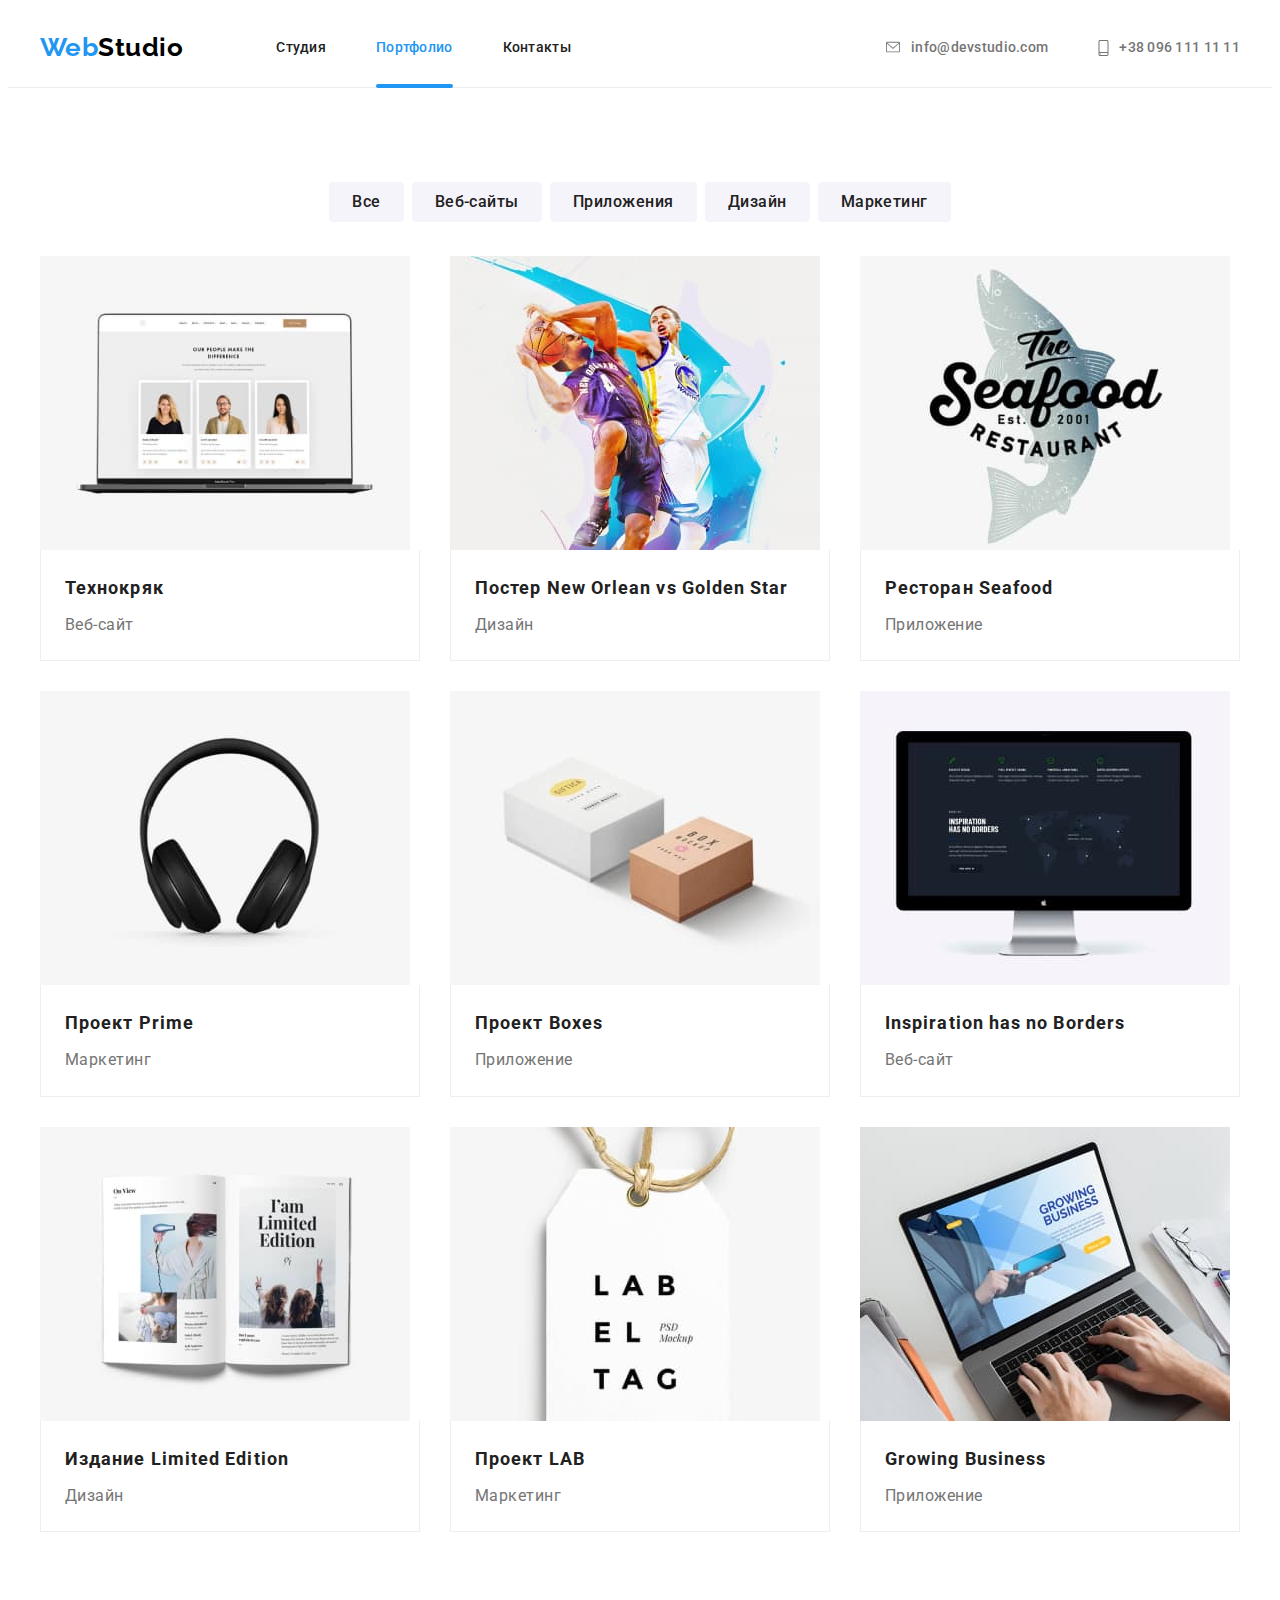
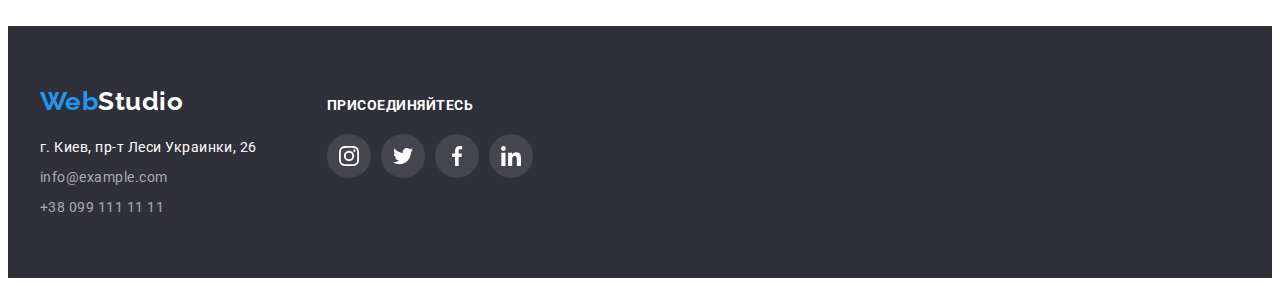
==== commit e3c22d93: "Добавляет эффект трансформации(анимации)" ====
--- a/portfolio.html
+++ b/portfolio.html
@@ -84,11 +84,13 @@
               <a href="" class="project-linck">
                 <div class="project-block-img">
                   <img src="./images/technocrack.jpg" alt="Технокряк" class="img-portfolio" />
-                  <p class="project-description">
-                    Ресурс предлагает комплексные предложения с разным уровнем функционала и
-                    сервисов. Все это позволит посетителю получить исчерпывающие сведения компании
-                    или частном лице.
-                  </p>
+                  <div class="project-overlay">
+                    <p class="project-description">
+                      Ресурс предлагает комплексные предложения с разным уровнем функционала и
+                      сервисов. Все это позволит посетителю получить исчерпывающие сведения компании
+                      или частном лице.
+                    </p>
+                  </div>
                 </div>
 
                 <div class="class-project">
@@ -106,11 +108,13 @@
                     alt="Постер New Orlean vs Golden Star"
                     class="img-portfolio"
                   />
-                  <p class="project-description">
-                    Ресурс предлагает комплексные предложения с разным уровнем функционала и
-                    сервисов. Все это позволит посетителю получить исчерпывающие сведения компании
-                    или частном лице.
-                  </p>
+                  <div class="project-overlay">
+                    <p class="project-description">
+                      Ресурс предлагает комплексные предложения с разным уровнем функционала и
+                      сервисов. Все это позволит посетителю получить исчерпывающие сведения компании
+                      или частном лице.
+                    </p>
+                  </div>
                 </div>
 
                 <div class="class-project">
@@ -128,11 +132,13 @@
                     alt="Ресторан Seafood"
                     class="img-portfolio"
                   />
-                  <p class="project-description">
-                    Ресурс предлагает комплексные предложения с разным уровнем функционала и
-                    сервисов. Все это позволит посетителю получить исчерпывающие сведения компании
-                    или частном лице.
-                  </p>
+                  <div class="project-overlay">
+                    <p class="project-description">
+                      Ресурс предлагает комплексные предложения с разным уровнем функционала и
+                      сервисов. Все это позволит посетителю получить исчерпывающие сведения компании
+                      или частном лице.
+                    </p>
+                  </div>
                 </div>
 
                 <div class="class-project">
@@ -146,11 +152,13 @@
               <a href="" class="project-linck">
                 <div class="project-block-img">
                   <img src="./images/primeproject.jpg" alt="Проект Prime" class="img-portfolio" />
-                  <p class="project-description">
-                    Ресурс предлагает комплексные предложения с разным уровнем функционала и
-                    сервисов. Все это позволит посетителю получить исчерпывающие сведения компании
-                    или частном лице.
-                  </p>
+                  <div class="project-overlay">
+                    <p class="project-description">
+                      Ресурс предлагает комплексные предложения с разным уровнем функционала и
+                      сервисов. Все это позволит посетителю получить исчерпывающие сведения компании
+                      или частном лице.
+                    </p>
+                  </div>
                 </div>
 
                 <div class="class-project">
@@ -164,11 +172,13 @@
               <a href="" class="project-linck">
                 <div class="project-block-img">
                   <img src="./images/projectboxes.jpg" alt="Проект Boxes" class="img-portfolio" />
-                  <p class="project-description">
-                    Ресурс предлагает комплексные предложения с разным уровнем функционала и
-                    сервисов. Все это позволит посетителю получить исчерпывающие сведения компании
-                    или частном лице.
-                  </p>
+                  <div class="project-overlay">
+                    <p class="project-description">
+                      Ресурс предлагает комплексные предложения с разным уровнем функционала и
+                      сервисов. Все это позволит посетителю получить исчерпывающие сведения компании
+                      или частном лице.
+                    </p>
+                  </div>
                 </div>
 
                 <div class="class-project">
@@ -186,11 +196,13 @@
                     alt="Inspiration has no Borders"
                     class="img-portfolio"
                   />
-                  <p class="project-description">
-                    Ресурс предлагает комплексные предложения с разным уровнем функционала и
-                    сервисов. Все это позволит посетителю получить исчерпывающие сведения компании
-                    или частном лице.
-                  </p>
+                  <div class="project-overlay">
+                    <p class="project-description">
+                      Ресурс предлагает комплексные предложения с разным уровнем функционала и
+                      сервисов. Все это позволит посетителю получить исчерпывающие сведения компании
+                      или частном лице.
+                    </p>
+                  </div>
                 </div>
 
                 <div class="class-project">
@@ -208,11 +220,13 @@
                     alt="Издание Limited Edition"
                     class="img-portfolio"
                   />
-                  <p class="project-description">
-                    Ресурс предлагает комплексные предложения с разным уровнем функционала и
-                    сервисов. Все это позволит посетителю получить исчерпывающие сведения компании
-                    или частном лице.
-                  </p>
+                  <div class="project-overlay">
+                    <p class="project-description">
+                      Ресурс предлагает комплексные предложения с разным уровнем функционала и
+                      сервисов. Все это позволит посетителю получить исчерпывающие сведения компании
+                      или частном лице.
+                    </p>
+                  </div>
                 </div>
 
                 <div class="class-project">
@@ -226,11 +240,13 @@
               <a href="" class="project-linck">
                 <div class="project-block-img">
                   <img src="./images/projectlab.jpg" alt="Проект LAB" class="img-portfolio" />
-                  <p class="project-description">
-                    Ресурс предлагает комплексные предложения с разным уровнем функционала и
-                    сервисов. Все это позволит посетителю получить исчерпывающие сведения компании
-                    или частном лице.
-                  </p>
+                  <div class="project-overlay">
+                    <p class="project-description">
+                      Ресурс предлагает комплексные предложения с разным уровнем функционала и
+                      сервисов. Все это позволит посетителю получить исчерпывающие сведения компании
+                      или частном лице.
+                    </p>
+                  </div>
                 </div>
 
                 <div class="class-project">
@@ -248,11 +264,13 @@
                     alt="Growing Business"
                     class="img-portfolio"
                   />
-                  <p class="project-description">
-                    Ресурс предлагает комплексные предложения с разным уровнем функционала и
-                    сервисов. Все это позволит посетителю получить исчерпывающие сведения компании
-                    или частном лице.
-                  </p>
+                  <div class="project-overlay">
+                    <p class="project-description">
+                      Ресурс предлагает комплексные предложения с разным уровнем функционала и
+                      сервисов. Все это позволит посетителю получить исчерпывающие сведения компании
+                      или частном лице.
+                    </p>
+                  </div>
                 </div>
 
                 <div class="class-project">
@@ -289,28 +307,28 @@
           <h2 class="titel-footer">присоединяйтесь</h2>
           <ul class="social-network-footer padding-list">
             <li class="social-network-list-footer">
-              <a href="" aria-label="Instagram" class="socials-mpre-footer">
+              <a href="" aria-label="Instagram" class="socials-more-footer">
                 <svg width="20" height="20" class="icon-footer">
                   <use href="./images/symbol-defs.svg#instagram" width="20" height="20"></use>
                 </svg>
               </a>
             </li>
             <li class="social-network-list-footer">
-              <a href="" aria-label="Twitter" class="socials-mpre-footer">
+              <a href="" aria-label="Twitter" class="socials-more-footer">
                 <svg width="20" height="20" class="icon-footer">
                   <use href="./images/symbol-defs.svg#twitter" width="20" height="20"></use>
                 </svg>
               </a>
             </li>
             <li class="social-network-list-footer">
-              <a href="" aria-label="Facebook" class="socials-mpre-footer">
+              <a href="" aria-label="Facebook" class="socials-more-footer">
                 <svg width="20" height="20" class="icon-footer">
                   <use href="./images/symbol-defs.svg#facebook" width="20" height="20"></use>
                 </svg>
               </a>
             </li>
             <li class="social-network-list-footer">
-              <a href="" aria-label="Linkedin" class="socials-mpre-footer">
+              <a href="" aria-label="Linkedin" class="socials-more-footer">
                 <svg width="20" height="20" class="icon-footer">
                   <use href="./images/symbol-defs.svg#linkedin" width="20" height="20"></use>
                 </svg>
--- a/css/style.css
+++ b/css/style.css
@@ -6,7 +6,8 @@
 цвет контактов rgba(255, 255, 255, 0.6)
 цвет рамок и иконок #AFB1B8
 фон цвета фильтра #F5F4FA
-фон лейбы затемненный rgba(47, 48, 58, 0.8)*/
+фон лейбы затемненный rgba(47, 48, 58, 0.8)
+фунткция транформации и время 250ms cubic-bezier(0.4, 0, 0.2, 1)*/
 
 :root {
   --primary-text-color: #212121;
@@ -19,6 +20,7 @@
   --card-set-gap: 30px;
   --icon-border: #afb1b8;
   --font-label: rgba(47, 48, 58, 0.8);
+  --timing-function: 250ms cubic-bezier(0.4, 0, 0.2, 1);
 }
 
 /* Главная старинца "Студия" */
@@ -153,6 +155,8 @@
 
   color: var(--primary-text-color);
   text-decoration: none;
+
+  transition: color var(--timing-function);
 }
 
 .menu .link:hover,
@@ -171,7 +175,7 @@
   position: absolute;
   width: 100%;
   height: 4px;
-  bottom: 0;
+  bottom: -1px;
   right: 0;
 
   border-radius: 4px;
@@ -185,12 +189,12 @@
 
   color: var(--secondary-text-color);
   text-decoration: none;
+
+  transition: color var(--timing-function);
 }
 
 .contacts .contacts-company:hover,
-.contacts .contacts-company:focus,
-.contact-in-footer:hover,
-.contact-in-footer:focus {
+.contacts .contacts-company:focus {
   color: var(--accent-color);
 }
 
@@ -255,6 +259,8 @@
   letter-spacing: 0.06em;
 
   cursor: pointer;
+
+  transition: background-color var(--timing-function);
 }
 
 .primery .order-service:hover,
@@ -391,7 +397,6 @@
 
 .social-network-list {
   display: flex;
-  /* margin-right: -10px; */
 }
 
 .social-network-list .social-network:not(:last-child) {
@@ -405,18 +410,25 @@
   width: 44px;
   height: 44px;
   border-radius: 50%;
+
+  background-color: var(--color-white-text);
+
+  transition: background-color var(--timing-function);
 }
 
 .socials-more:hover,
-.socials-more:focus,
+.socials-more:focus {
+  background-color: var(--accent-color);
+}
 .socials-more:hover .icon-team,
 .socials-more:focus .icon-team {
-  background-color: var(--accent-color);
   fill: var(--color-white-text);
 }
 
 .icon-team {
   fill: var(--icon-border);
+
+  transition: fill var(--timing-function);
 }
 
 /* Постоянные клиенты */
@@ -428,6 +440,25 @@
 .clients-list .clients-item {
   flex-basis: calc(100% / 6 - var(--card-set-ga));
   margin-right: var(--card-set-gap);
+}
+
+.clients-item .client-logo-container {
+  display: flex;
+  padding: 16px 32px;
+
+  justify-content: center;
+  align-items: center;
+
+  border: 1px solid var(--icon-border);
+  border-radius: 4px;
+
+  transition: border var(--timing-function);
+}
+
+.icon-clients {
+  fill: rgba(175, 177, 184, 1);
+
+  transition: fill var(--timing-function);
 }
 
 .clients-item .client-logo-container:hover,
@@ -438,21 +469,6 @@
   fill: var(--accent-color);
 }
 
-.clients-item .client-logo-container {
-  display: flex;
-  padding: 16px 32px;
-
-  justify-content: center;
-  align-items: center;
-
-  border: 1px solid var(--icon-border);
-  border-radius: 4px;
-}
-
-.icon-clients {
-  fill: rgba(175, 177, 184, 1);
-}
-
 /* Футер */
 /* Фон временный, что было видно текст */
 .section-footer {
@@ -488,6 +504,11 @@
 
   color: var(--color-white-text);
 }
+
+.contact-footer-list:not(:last-child) {
+  margin-bottom: 9px;
+}
+
 .contact-in-footer {
   text-decoration: none;
   font-style: normal;
@@ -495,9 +516,16 @@
   line-height: 1.5;
 
   color: var(--contact-in-footer);
-}
-
-.contact-footer-list:not(:last-child) {
+
+  transition: color var(--timing-function);
+}
+
+.contact-in-footer:hover,
+.contact-in-footer:focus {
+  color: var(--accent-color);
+}
+
+.contact-in-footer.mail {
   margin-bottom: 9px;
 }
 
@@ -519,7 +547,7 @@
   margin-right: 10px;
 }
 
-.socials-mpre-footer {
+.socials-more-footer {
   display: flex;
   justify-content: center;
   align-items: center;
@@ -530,14 +558,13 @@
   border-radius: 50%;
 
   background-color: rgba(255, 255, 255, 0.1);
-}
-
-.socials-mpre-footer:hover,
-.socials-mpre-footer:focus,
-.socials-mpre-footer:hover .icon-team,
-.socials-mpre-footer:focus .icon-team {
+
+  transition: background-color var(--timing-function);
+}
+
+.socials-more-footer:hover,
+.socials-more-footer:focus {
   background-color: var(--accent-color);
-  fill: var(--color-white-text);
 }
 
 .icon-footer {
@@ -545,10 +572,6 @@
   align-items: center;
   justify-content: center;
   fill: var(--color-white-text);
-}
-
-.contact-in-footer.mail {
-  margin-bottom: 9px;
 }
 
 /* Стилизация Портфолио */
@@ -580,6 +603,9 @@
 
   border: 1px solid var(--font-color-filter);
   border-radius: 4px;
+
+  transition: background-color var(--timing-function), border var(--timing-function),
+    color var(--timing-function), box-shadow var(--timing-function);
 }
 
 .filter-button .filter-menu:hover,
@@ -613,6 +639,8 @@
 .project-linck {
   display: block;
   text-decoration: none;
+
+  transition: box-shadow var(--timing-function);
 }
 
 .project-container .project-linck:hover,
@@ -622,32 +650,39 @@
 
 .project-linck .project-block-img {
   position: relative;
-}
-
-.project-block-img .project-description {
-  display: flex;
-  align-items: center;
-  justify-content: center;
+  overflow: hidden;
+}
+
+.project-block-img .project-overlay {
+  content: '';
   position: absolute;
+  display: block;
   width: 100%;
   height: 100%;
+  top: 0;
   left: 0;
-  bottom: -100%;
-  padding: 0 24px;
-  opacity: 0;
-
-  text-decoration: none;
+
+  transform: translateY(100%);
+
+  transition: transform var(--timing-function);
+
+  background: rgba(33, 150, 243, 0.9);
+}
+
+.project-container .project-linck:hover .project-overlay,
+.project-container .project-linck:focus .project-overlay {
+  transform: translateY(0);
+}
+
+.project-overlay .project-description {
+  position: absolute;
+  top: 0;
+  left: 0;
+  padding: 63px 24px;
+
   font-size: 18px;
   line-height: 1.6;
-
-  background: rgba(33, 150, 243, 0.9);
-  color: #ffffff;
-}
-
-.project-container .project-linck:hover .project-description,
-.project-container .project-linck:focus .project-description {
-  opacity: 1;
-  bottom: 0;
+  color: var(--color-white-text);
 }
 
 .class-project {
@@ -688,11 +723,19 @@
   width: 100%;
   height: 100%;
   background: rgba(0, 0, 0, 0.2);
-}
-
-.backdrop.is-hidden {
+
   opacity: 0;
   pointer-events: none;
+  visibility: hidden;
+
+  transition: opacity var(--timing-function), pointer-events var(--timing-function),
+    visibility var(--timing-function);
+}
+
+.backdrop.is-hidden {
+  opacity: 1;
+  pointer-events: auto;
+  visibility: visible;
 }
 
 .backdrop .modal {
